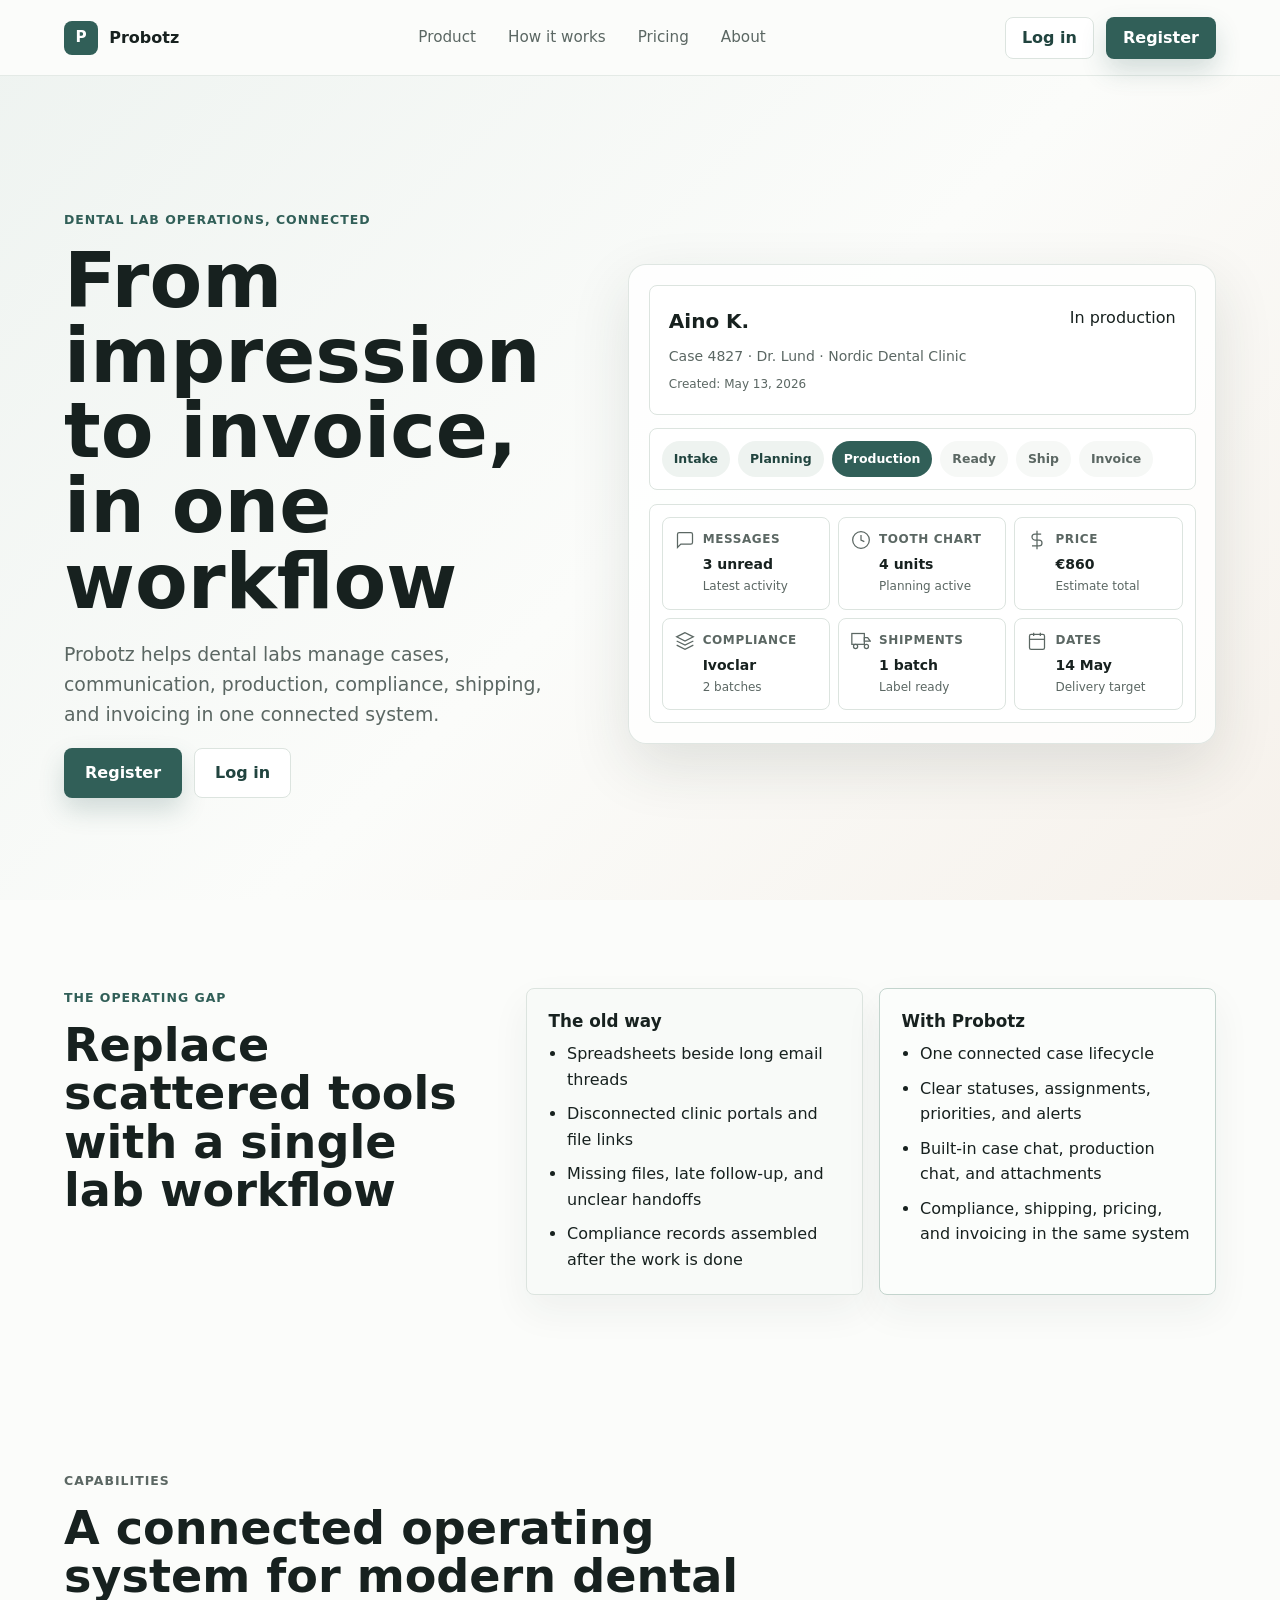
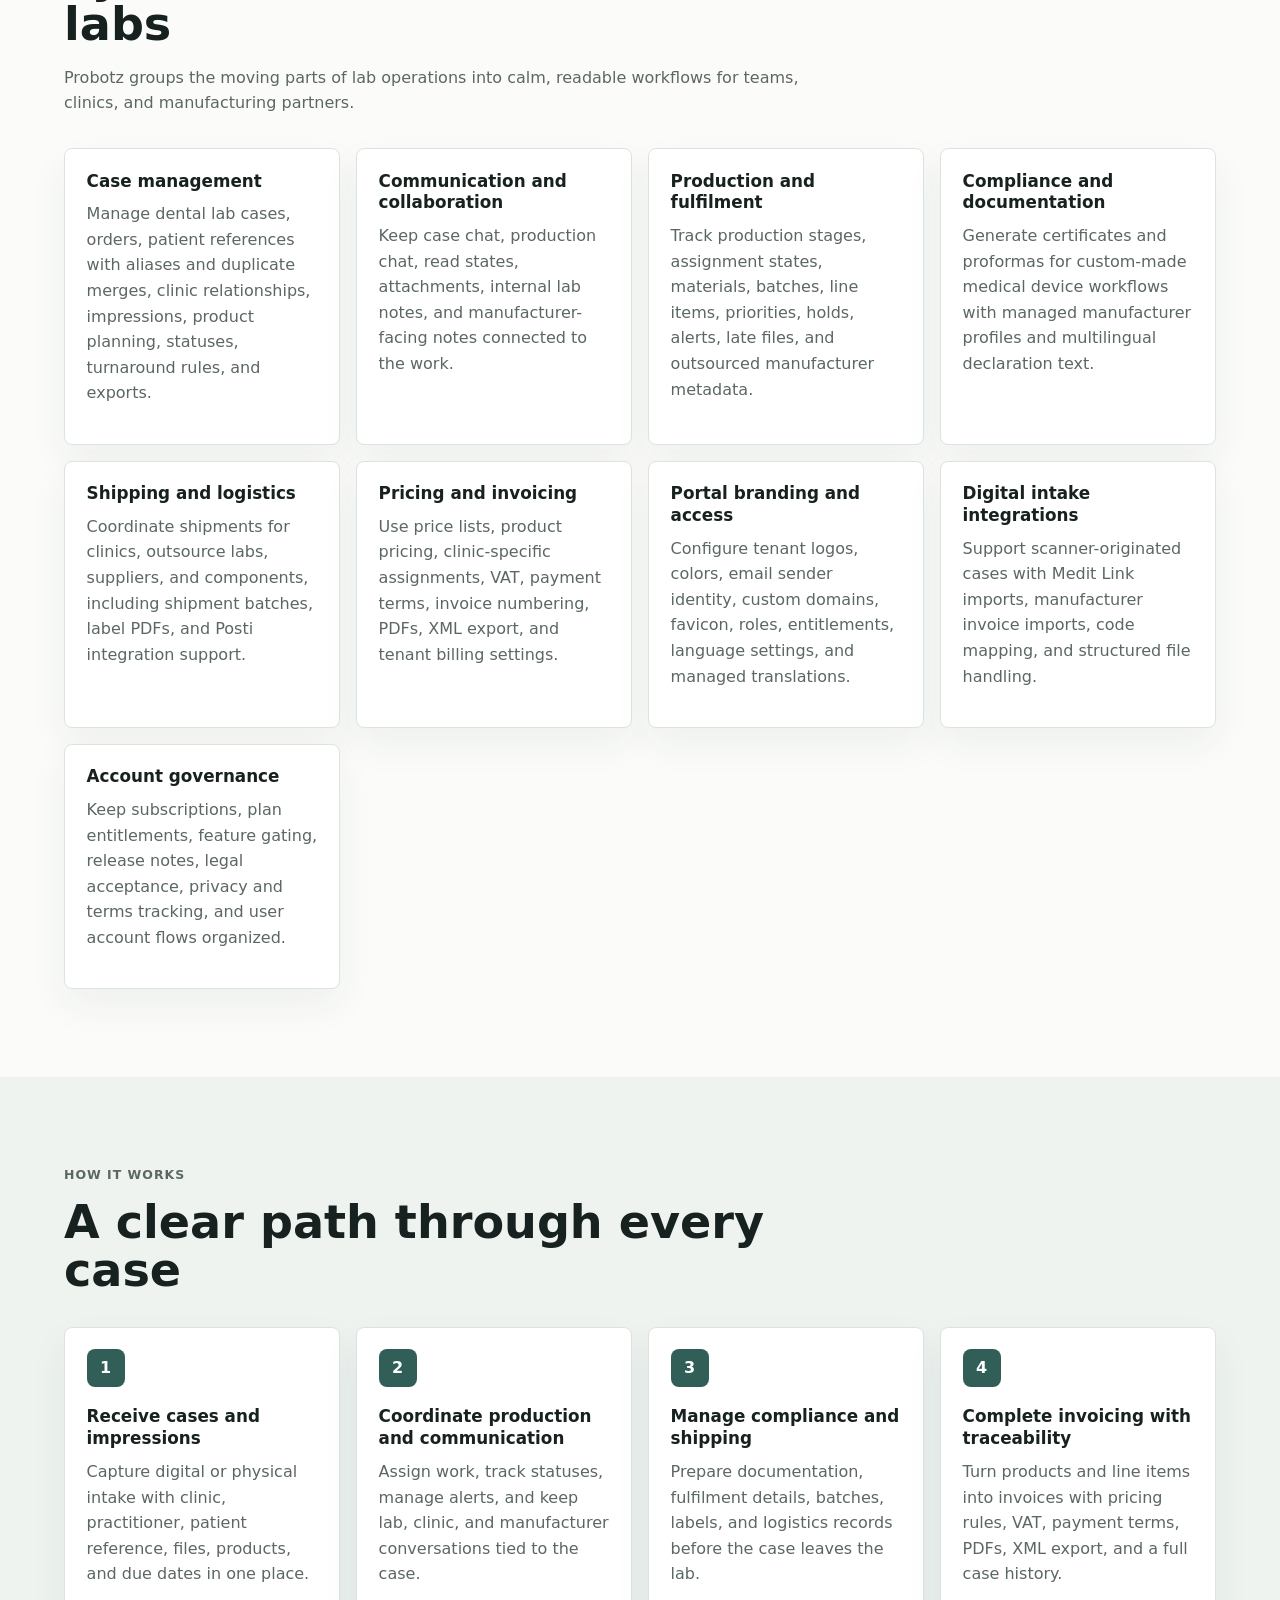
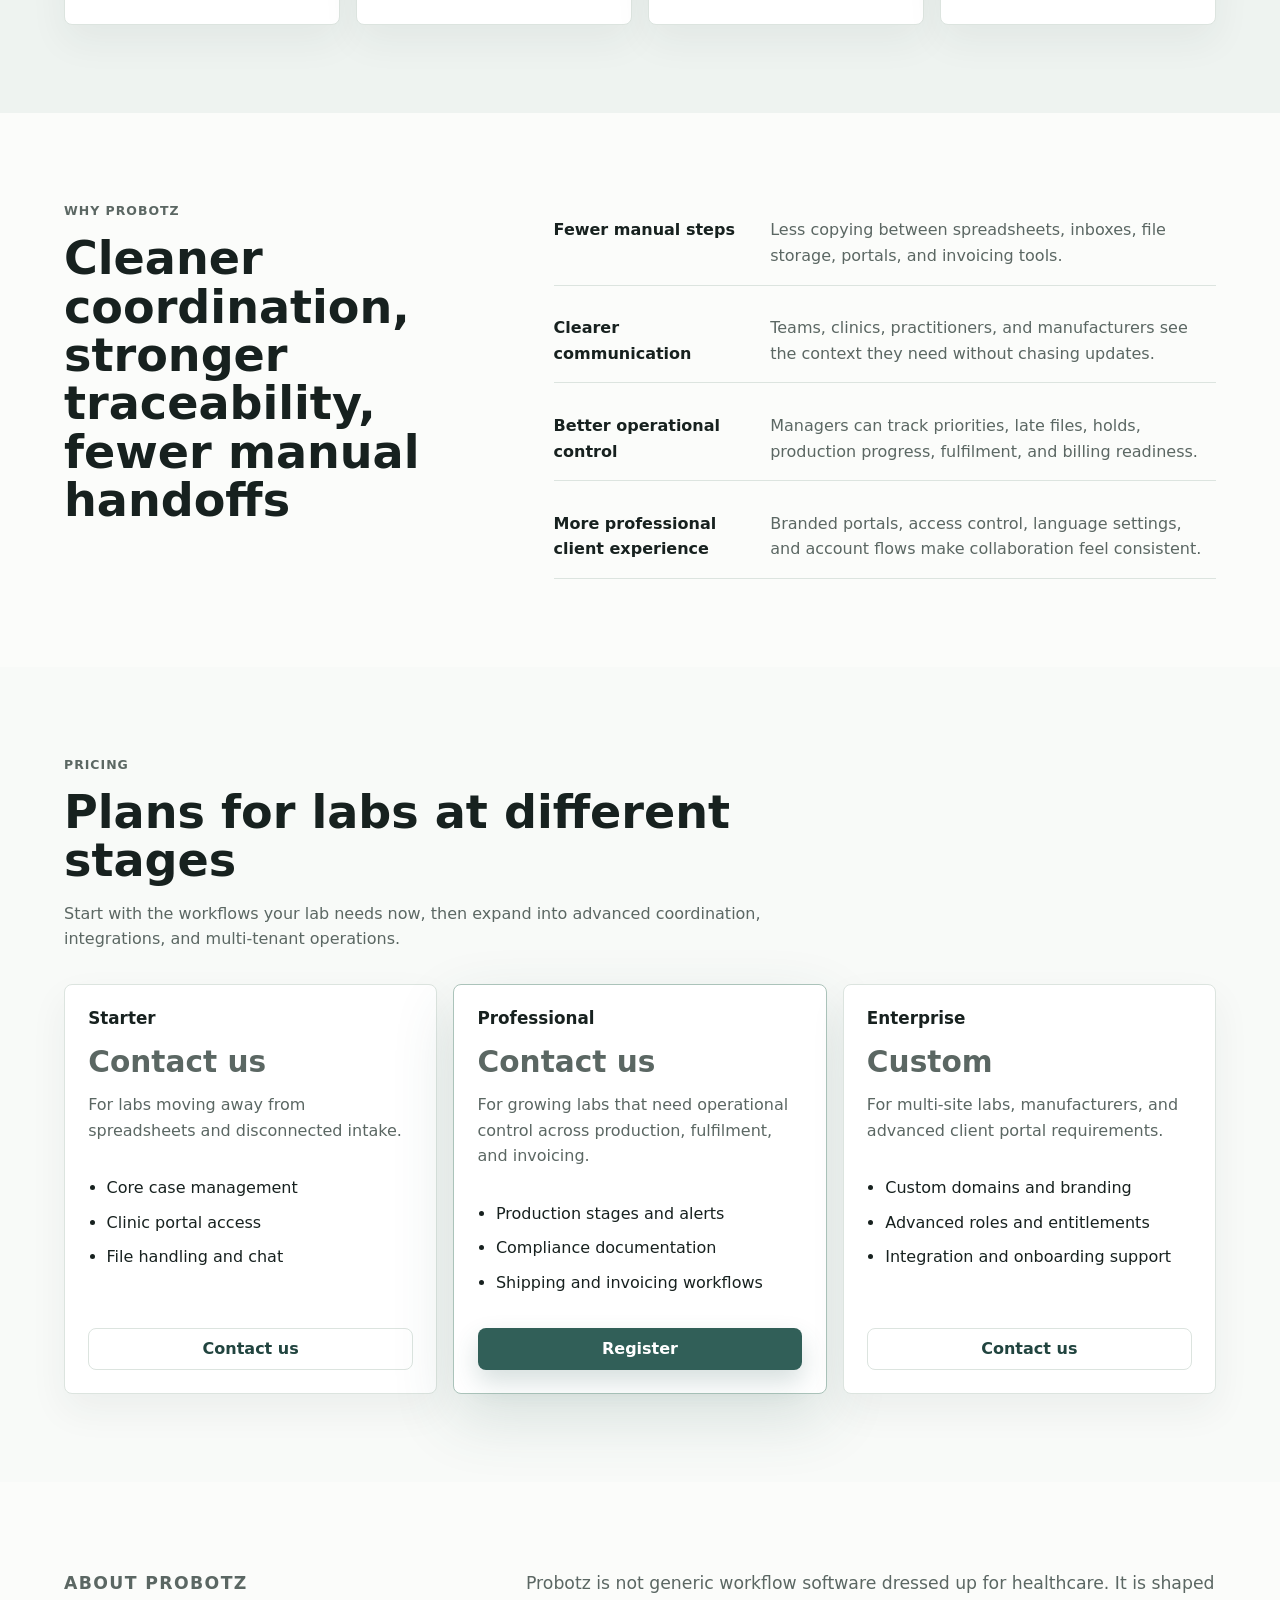
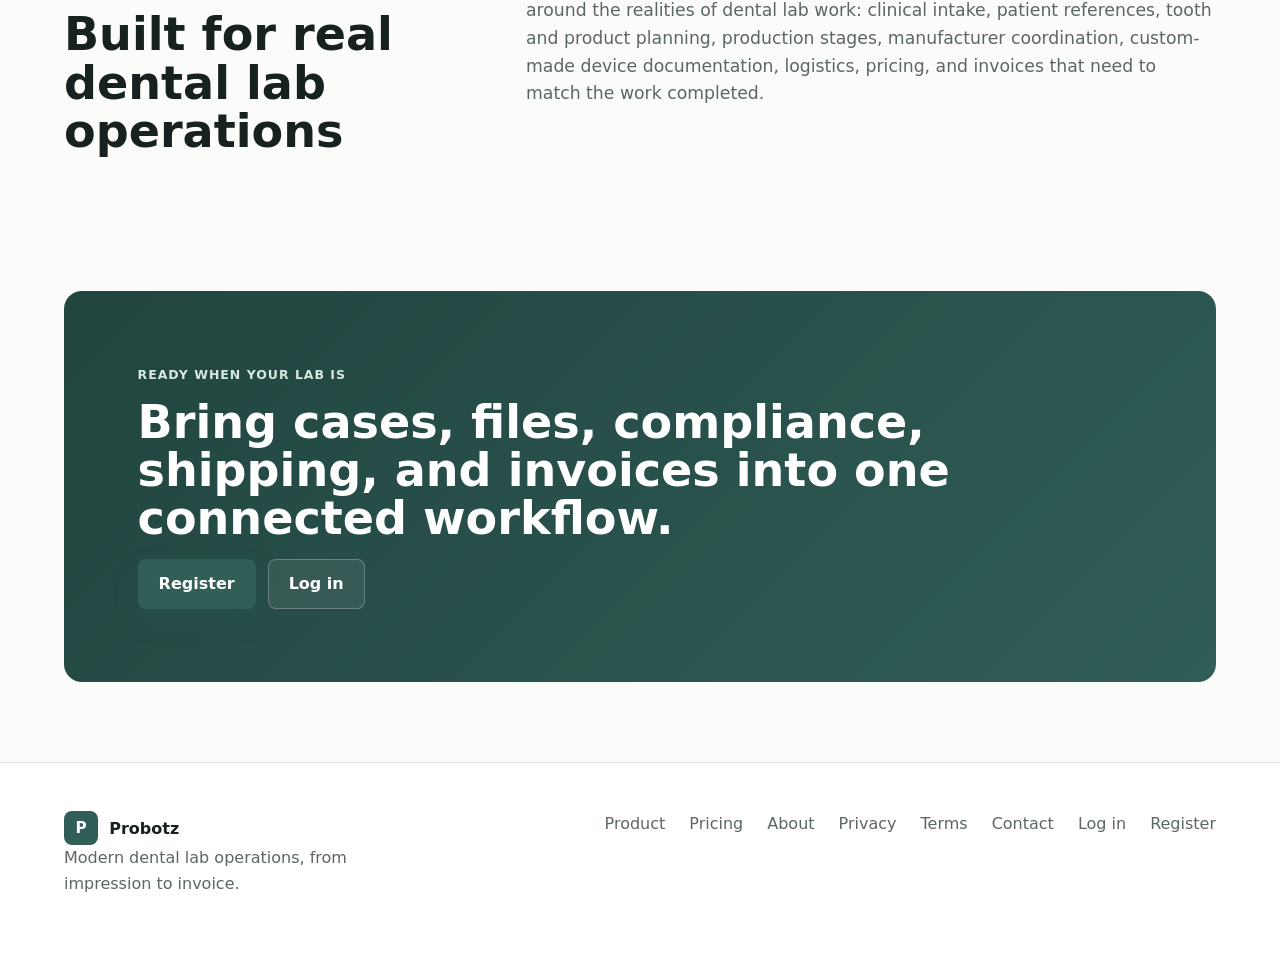
==== index.html @ 3f6787af "Initial website" ====
<!doctype html>
<html lang="en">
  <head>
    <meta charset="utf-8">
    <meta name="viewport" content="width=device-width, initial-scale=1">
    <meta name="description" content="Probotz is a modern dental lab operating platform for cases, files, communication, compliance, shipping, pricing, and invoicing.">
    <title>Probotz | Dental Lab Operating Platform</title>
    <link rel="stylesheet" href="styles.css">
  </head>
  <body>
    <header class="site-header">
      <a class="logo" href="index.html" aria-label="Probotz home">
        <span class="logo-mark">P</span>
        <span>Probotz</span>
      </a>
      <button class="nav-toggle" type="button" aria-expanded="false" aria-controls="site-nav">
        <span class="sr-only">Open navigation</span>
        <span></span>
        <span></span>
        <span></span>
      </button>
      <nav class="site-nav" id="site-nav">
        <a href="index.html#product">Product</a>
        <a href="index.html#workflow">How it works</a>
        <a href="pricing.html">Pricing</a>
        <a href="about.html">About</a>
      </nav>
      <div class="header-actions">
        <a class="button button-ghost" href="https://dental.probotz.eu/login">Log in</a>
        <a class="button button-primary" href="https://dental.probotz.eu/register">Register</a>
      </div>
    </header>

    <main>
      <section class="hero">
        <div class="hero-copy">
          <p class="eyebrow">Dental lab operations, connected</p>
          <h1>From impression to invoice, in one workflow</h1>
          <p class="hero-text">Probotz helps dental labs manage cases, communication, production, compliance, shipping, and invoicing in one connected system.</p>
          <div class="hero-actions">
            <a class="button button-primary button-large" href="https://dental.probotz.eu/register">Register</a>
            <a class="button button-secondary button-large" href="https://dental.probotz.eu/login">Log in</a>
          </div>
        </div>
        <div class="product-visual" aria-label="Product workflow preview">
          <!-- Case Header Card -->
          <div class="case-header-card">
            <div class="case-identity">
              <div class="patient-ref">Aino K.</div>
              <div class="case-meta">Case 4827 · Dr. Lund · Nordic Dental Clinic</div>
              <div class="created-label">Created: May 13, 2026</div>
            </div>
            <div class="case-controls">
              <div class="status-pill">In production</div>
            </div>
          </div>

          <!-- Workflow Strip -->
          <div class="workflow-strip">
            <span class="step done">Intake</span>
            <span class="step done">Planning</span>
            <span class="step active">Production</span>
            <span class="step">Ready</span>
            <span class="step">Ship</span>
            <span class="step">Invoice</span>
          </div>

          <!-- Summary Tiles Grid -->
          <div class="summary-tiles">
            <div class="summary-tile">
              <div class="tile-icon">
                <svg viewBox="0 0 24 24" fill="none" stroke="currentColor" stroke-width="1.5" class="tile-svg">
                  <path d="M21 15a2 2 0 0 1-2 2H7l-4 4V5a2 2 0 0 1 2-2h14a2 2 0 0 1 2 2z" />
                </svg>
              </div>
              <div class="tile-content">
                <div class="tile-title">Messages</div>
                <div class="tile-value">3 unread</div>
                <div class="tile-subtitle">Latest activity</div>
              </div>
            </div>
            <div class="summary-tile">
              <div class="tile-icon">
                <svg viewBox="0 0 24 24" fill="none" stroke="currentColor" stroke-width="1.5" class="tile-svg">
                  <circle cx="12" cy="12" r="10" />
                  <path d="M12 6v6l4 2" />
                </svg>
              </div>
              <div class="tile-content">
                <div class="tile-title">Tooth Chart</div>
                <div class="tile-value">4 units</div>
                <div class="tile-subtitle">Planning active</div>
              </div>
            </div>
            <div class="summary-tile">
              <div class="tile-icon">
                <svg viewBox="0 0 24 24" fill="none" stroke="currentColor" stroke-width="1.5" class="tile-svg">
                  <line x1="12" y1="1" x2="12" y2="23" />
                  <path d="M17 5H9.5a3.5 3.5 0 0 0 0 7h5a3.5 3.5 0 0 1 0 7H6" />
                </svg>
              </div>
              <div class="tile-content">
                <div class="tile-title">Price</div>
                <div class="tile-value">€860</div>
                <div class="tile-subtitle">Estimate total</div>
              </div>
            </div>
            <div class="summary-tile">
              <div class="tile-icon">
                <svg viewBox="0 0 24 24" fill="none" stroke="currentColor" stroke-width="1.5" class="tile-svg">
                  <path d="M12 2L2 7l10 5 10-5-10-5z" />
                  <path d="M2 17l10 5 10-5" />
                  <path d="M2 12l10 5 10-5" />
                </svg>
              </div>
              <div class="tile-content">
                <div class="tile-title">Compliance</div>
                <div class="tile-value">Ivoclar</div>
                <div class="tile-subtitle">2 batches</div>
              </div>
            </div>
            <div class="summary-tile">
              <div class="tile-icon">
                <svg viewBox="0 0 24 24" fill="none" stroke="currentColor" stroke-width="1.5" class="tile-svg">
                  <rect x="1" y="3" width="15" height="13" />
                  <polygon points="16,8 20,8 23,12 16,12" />
                  <circle cx="5.5" cy="18.5" r="2.5" />
                  <circle cx="18.5" cy="18.5" r="2.5" />
                </svg>
              </div>
              <div class="tile-content">
                <div class="tile-title">Shipments</div>
                <div class="tile-value">1 batch</div>
                <div class="tile-subtitle">Label ready</div>
              </div>
            </div>
            <div class="summary-tile">
              <div class="tile-icon">
                <svg viewBox="0 0 24 24" fill="none" stroke="currentColor" stroke-width="1.5" class="tile-svg">
                  <rect x="3" y="4" width="18" height="18" rx="2" ry="2" />
                  <line x1="16" y1="2" x2="16" y2="6" />
                  <line x1="8" y1="2" x2="8" y2="6" />
                  <line x1="3" y1="10" x2="21" y2="10" />
                </svg>
              </div>
              <div class="tile-content">
                <div class="tile-title">Dates</div>
                <div class="tile-value">14 May</div>
                <div class="tile-subtitle">Delivery target</div>
              </div>
            </div>
          </div>
        </div>
      </section>

      <section class="section split-section" id="product">
        <div>
          <p class="eyebrow">The operating gap</p>
          <h2>Replace scattered tools with a single lab workflow</h2>
        </div>
        <div class="compare-grid">
          <article class="compare-card muted-card">
            <h3>The old way</h3>
            <ul>
              <li>Spreadsheets beside long email threads</li>
              <li>Disconnected clinic portals and file links</li>
              <li>Missing files, late follow-up, and unclear handoffs</li>
              <li>Compliance records assembled after the work is done</li>
            </ul>
          </article>
          <article class="compare-card highlight-card">
            <h3>With Probotz</h3>
            <ul>
              <li>One connected case lifecycle</li>
              <li>Clear statuses, assignments, priorities, and alerts</li>
              <li>Built-in case chat, production chat, and attachments</li>
              <li>Compliance, shipping, pricing, and invoicing in the same system</li>
            </ul>
          </article>
        </div>
      </section>

      <section class="section">
        <div class="section-heading">
          <p class="eyebrow">Capabilities</p>
          <h2>A connected operating system for modern dental labs</h2>
          <p>Probotz groups the moving parts of lab operations into calm, readable workflows for teams, clinics, and manufacturing partners.</p>
        </div>
        <div class="feature-grid">
          <article class="feature-card">
            <h3>Case management</h3>
            <p>Manage dental lab cases, orders, patient references with aliases and duplicate merges, clinic relationships, impressions, product planning, statuses, turnaround rules, and exports.</p>
          </article>
          <article class="feature-card">
            <h3>Communication and collaboration</h3>
            <p>Keep case chat, production chat, read states, attachments, internal lab notes, and manufacturer-facing notes connected to the work.</p>
          </article>
          <article class="feature-card">
            <h3>Production and fulfilment</h3>
            <p>Track production stages, assignment states, materials, batches, line items, priorities, holds, alerts, late files, and outsourced manufacturer metadata.</p>
          </article>
          <article class="feature-card">
            <h3>Compliance and documentation</h3>
            <p>Generate certificates and proformas for custom-made medical device workflows with managed manufacturer profiles and multilingual declaration text.</p>
          </article>
          <article class="feature-card">
            <h3>Shipping and logistics</h3>
            <p>Coordinate shipments for clinics, outsource labs, suppliers, and components, including shipment batches, label PDFs, and Posti integration support.</p>
          </article>
          <article class="feature-card">
            <h3>Pricing and invoicing</h3>
            <p>Use price lists, product pricing, clinic-specific assignments, VAT, payment terms, invoice numbering, PDFs, XML export, and tenant billing settings.</p>
          </article>
          <article class="feature-card">
            <h3>Portal branding and access</h3>
            <p>Configure tenant logos, colors, email sender identity, custom domains, favicon, roles, entitlements, language settings, and managed translations.</p>
          </article>
          <article class="feature-card">
            <h3>Digital intake integrations</h3>
            <p>Support scanner-originated cases with Medit Link imports, manufacturer invoice imports, code mapping, and structured file handling.</p>
          </article>
          <article class="feature-card">
            <h3>Account governance</h3>
            <p>Keep subscriptions, plan entitlements, feature gating, release notes, legal acceptance, privacy and terms tracking, and user account flows organized.</p>
          </article>
        </div>
      </section>

      <section class="section process-section" id="workflow">
        <div class="section-heading">
          <p class="eyebrow">How it works</p>
          <h2>A clear path through every case</h2>
        </div>
        <div class="process-grid">
          <article>
            <span>1</span>
            <h3>Receive cases and impressions</h3>
            <p>Capture digital or physical intake with clinic, practitioner, patient reference, files, products, and due dates in one place.</p>
          </article>
          <article>
            <span>2</span>
            <h3>Coordinate production and communication</h3>
            <p>Assign work, track statuses, manage alerts, and keep lab, clinic, and manufacturer conversations tied to the case.</p>
          </article>
          <article>
            <span>3</span>
            <h3>Manage compliance and shipping</h3>
            <p>Prepare documentation, fulfilment details, batches, labels, and logistics records before the case leaves the lab.</p>
          </article>
          <article>
            <span>4</span>
            <h3>Complete invoicing with traceability</h3>
            <p>Turn products and line items into invoices with pricing rules, VAT, payment terms, PDFs, XML export, and a full case history.</p>
          </article>
        </div>
      </section>

      <section class="section outcomes-section">
        <div class="section-heading">
          <p class="eyebrow">Why Probotz</p>
          <h2>Cleaner coordination, stronger traceability, fewer manual handoffs</h2>
        </div>
        <div class="outcome-list">
          <div><strong>Fewer manual steps</strong><span>Less copying between spreadsheets, inboxes, file storage, portals, and invoicing tools.</span></div>
          <div><strong>Clearer communication</strong><span>Teams, clinics, practitioners, and manufacturers see the context they need without chasing updates.</span></div>
          <div><strong>Better operational control</strong><span>Managers can track priorities, late files, holds, production progress, fulfilment, and billing readiness.</span></div>
          <div><strong>More professional client experience</strong><span>Branded portals, access control, language settings, and account flows make collaboration feel consistent.</span></div>
        </div>
      </section>

      <section class="section pricing-preview" id="pricing">
        <div class="section-heading">
          <p class="eyebrow">Pricing</p>
          <h2>Plans for labs at different stages</h2>
          <p>Start with the workflows your lab needs now, then expand into advanced coordination, integrations, and multi-tenant operations.</p>
        </div>
        <div class="pricing-grid">
          <article class="price-card">
            <h3>Starter</h3>
            <p class="price">Contact us</p>
            <p>For labs moving away from spreadsheets and disconnected intake.</p>
            <ul>
              <li>Core case management</li>
              <li>Clinic portal access</li>
              <li>File handling and chat</li>
            </ul>
            <a class="button button-secondary" href="contact.html">Contact us</a>
          </article>
          <article class="price-card featured-price">
            <h3>Professional</h3>
            <p class="price">Contact us</p>
            <p>For growing labs that need operational control across production, fulfilment, and invoicing.</p>
            <ul>
              <li>Production stages and alerts</li>
              <li>Compliance documentation</li>
              <li>Shipping and invoicing workflows</li>
            </ul>
            <a class="button button-primary" href="https://dental.probotz.eu/register">Register</a>
          </article>
          <article class="price-card">
            <h3>Enterprise</h3>
            <p class="price">Custom</p>
            <p>For multi-site labs, manufacturers, and advanced client portal requirements.</p>
            <ul>
              <li>Custom domains and branding</li>
              <li>Advanced roles and entitlements</li>
              <li>Integration and onboarding support</li>
            </ul>
            <a class="button button-secondary" href="contact.html">Contact us</a>
          </article>
        </div>
      </section>

      <section class="section about-band" id="about">
        <div>
          <p class="eyebrow">About Probotz</p>
          <h2>Built for real dental lab operations</h2>
        </div>
        <p>Probotz is not generic workflow software dressed up for healthcare. It is shaped around the realities of dental lab work: clinical intake, patient references, tooth and product planning, production stages, manufacturer coordination, custom-made device documentation, logistics, pricing, and invoices that need to match the work completed.</p>
      </section>

      <section class="final-cta">
        <p class="eyebrow">Ready when your lab is</p>
        <h2>Bring cases, files, compliance, shipping, and invoices into one connected workflow.</h2>
        <div class="hero-actions">
          <a class="button button-primary button-large" href="https://dental.probotz.eu/register">Register</a>
          <a class="button button-secondary button-large" href="https://dental.probotz.eu/login">Log in</a>
        </div>
      </section>
    </main>

    <footer class="site-footer">
      <div>
        <a class="logo footer-logo" href="index.html">
          <span class="logo-mark">P</span>
          <span>Probotz</span>
        </a>
        <p>Modern dental lab operations, from impression to invoice.</p>
      </div>
      <nav>
        <a href="index.html#product">Product</a>
        <a href="pricing.html">Pricing</a>
        <a href="about.html">About</a>
        <a href="privacy.html">Privacy</a>
        <a href="terms.html">Terms</a>
        <a href="contact.html">Contact</a>
        <a href="https://dental.probotz.eu/login">Log in</a>
        <a href="https://dental.probotz.eu/register">Register</a>
      </nav>
    </footer>

    <script src="script.js"></script>
  </body>
</html>
---- styles.css ----
:root {
  --ink: #17211f;
  --muted: #5b6763;
  --soft: #eef3f0;
  --surface: #fbfcfa;
  --card: #ffffff;
  --line: #dce4df;
  --brand: #315f58;
  --brand-dark: #21443f;
  --accent: #b9845a;
  --accent-soft: #f1e6dc;
  --shadow: 0 22px 60px rgba(31, 50, 45, 0.12);
  --radius: 8px;
  font-family: Inter, ui-sans-serif, system-ui, -apple-system, BlinkMacSystemFont, "Segoe UI", sans-serif;
}

* {
  box-sizing: border-box;
}

html {
  scroll-behavior: smooth;
}

body {
  margin: 0;
  color: var(--ink);
  background: var(--surface);
  font-size: 16px;
  line-height: 1.6;
}

a {
  color: inherit;
  text-decoration: none;
}

ul {
  margin: 0;
  padding-left: 1.15rem;
}

li + li {
  margin-top: 0.55rem;
}

.sr-only {
  position: absolute;
  width: 1px;
  height: 1px;
  padding: 0;
  margin: -1px;
  overflow: hidden;
  clip: rect(0, 0, 0, 0);
  white-space: nowrap;
  border: 0;
}

.site-header {
  position: sticky;
  top: 0;
  z-index: 20;
  display: grid;
  grid-template-columns: auto 1fr auto;
  align-items: center;
  gap: 2rem;
  min-height: 76px;
  padding: 0 5vw;
  border-bottom: 1px solid rgba(220, 228, 223, 0.75);
  background: rgba(251, 252, 250, 0.88);
  backdrop-filter: blur(18px);
}

.logo {
  display: inline-flex;
  align-items: center;
  gap: 0.7rem;
  font-weight: 720;
  letter-spacing: 0;
}

.logo-mark {
  display: grid;
  width: 34px;
  height: 34px;
  place-items: center;
  border-radius: 8px;
  color: #fff;
  background: var(--brand);
  font-size: 0.95rem;
}

.site-nav {
  display: flex;
  justify-content: center;
  gap: 2rem;
  color: var(--muted);
  font-size: 0.95rem;
}

.site-nav a:hover,
.site-footer a:hover {
  color: var(--brand-dark);
}

.header-actions,
.hero-actions {
  display: flex;
  align-items: center;
  gap: 0.75rem;
  flex-wrap: wrap;
}

.button {
  display: inline-flex;
  align-items: center;
  justify-content: center;
  min-height: 42px;
  padding: 0.72rem 1rem;
  border: 1px solid transparent;
  border-radius: 8px;
  font-weight: 680;
  line-height: 1;
  transition: transform 160ms ease, background 160ms ease, border-color 160ms ease, box-shadow 160ms ease;
}

.button:hover {
  transform: translateY(-1px);
}

.button-primary {
  color: #fff;
  background: var(--brand);
  box-shadow: 0 12px 26px rgba(49, 95, 88, 0.2);
}

.button-primary:hover {
  background: var(--brand-dark);
}

.button-secondary,
.button-ghost {
  color: var(--brand-dark);
  background: #fff;
  border-color: var(--line);
}

.button-secondary:hover,
.button-ghost:hover {
  border-color: #b9c7c0;
  box-shadow: 0 12px 24px rgba(31, 50, 45, 0.08);
}

.button-large {
  min-height: 50px;
  padding: 0.9rem 1.25rem;
}

.nav-toggle {
  display: none;
}

.hero {
  display: grid;
  grid-template-columns: minmax(0, 0.92fr) minmax(420px, 1.08fr);
  gap: 5vw;
  align-items: center;
  padding: 7rem 5vw 5rem;
  min-height: calc(100vh - 76px);
  background:
    linear-gradient(135deg, rgba(238, 243, 240, 0.95), rgba(251, 252, 250, 0.5) 52%, rgba(241, 230, 220, 0.5)),
    var(--surface);
}

.eyebrow {
  margin: 0 0 0.8rem;
  color: var(--brand);
  font-size: 0.78rem;
  font-weight: 760;
  letter-spacing: 0.08em;
  text-transform: uppercase;
}

h1,
h2,
h3,
p {
  margin-top: 0;
}

h1 {
  max-width: 780px;
  margin-bottom: 1.25rem;
  font-size: clamp(3rem, 6vw, 5.8rem);
  line-height: 0.98;
  letter-spacing: 0;
}

h2 {
  margin-bottom: 1rem;
  font-size: clamp(2rem, 3.6vw, 3.45rem);
  line-height: 1.05;
  letter-spacing: 0;
}

h3 {
  margin-bottom: 0.55rem;
  font-size: 1.05rem;
  line-height: 1.3;
}

.hero-text {
  max-width: 620px;
  color: var(--muted);
  font-size: 1.18rem;
}

.product-visual {
  padding: 1.2rem;
  border: 1px solid rgba(220, 228, 223, 0.9);
  border-radius: 18px;
  background: rgba(255, 255, 255, 0.76);
  box-shadow: var(--shadow);
}

.case-header-card {
  display: grid;
  grid-template-columns: 1fr auto;
  gap: 1rem;
  padding: 1.2rem;
  background: #fff;
  border: 1px solid var(--line);
  border-radius: 8px;
  margin-bottom: 0.85rem;
}

.case-identity {
  display: flex;
  flex-direction: column;
  gap: 0.5rem;
}

.patient-ref {
  font-size: 1.25rem;
  font-weight: 700;
  color: var(--ink);
}

.case-meta {
  font-size: 0.875rem;
  color: var(--muted);
}

.created-label {
  font-size: 0.75rem;
  color: var(--muted);
}

.case-controls {
  display: flex;
  flex-direction: column;
  gap: 0.5rem;
  align-items: flex-end;
}

.workflow-strip {
  display: flex;
  gap: 0.5rem;
  margin: 0 0 0.85rem;
  padding: 0.75rem;
  background: #fff;
  border: 1px solid var(--line);
  border-radius: 8px;
  overflow-x: auto;
}

.step {
  flex-shrink: 0;
  padding: 0.5rem 0.75rem;
  border-radius: 999px;
  font-size: 0.78rem;
  font-weight: 600;
  text-align: center;
  white-space: nowrap;
  background: #f6f8f6;
  color: var(--muted);
}

.step.done {
  background: var(--soft);
  color: var(--brand-dark);
}

.step.active {
  background: var(--brand);
  color: #fff;
}

.summary-tiles {
  display: grid;
  grid-template-columns: repeat(3, 1fr);
  gap: 0.5rem;
  padding: 0.75rem;
  background: #fff;
  border: 1px solid var(--line);
  border-radius: 8px;
}

.summary-tile {
  display: flex;
  gap: 0.5rem;
  padding: 0.75rem;
  border: 1px solid var(--line);
  border-radius: 8px;
  background: #fff;
  transition: border-color 0.2s ease;
}

.summary-tile:hover {
  border-color: #b9c7c0;
}

.tile-icon {
  flex-shrink: 0;
  color: var(--muted);
}

.tile-svg {
  width: 1.25rem;
  height: 1.25rem;
}

.tile-content {
  flex: 1;
  min-width: 0;
}

.tile-title {
  font-size: 0.75rem;
  font-weight: 600;
  text-transform: uppercase;
  letter-spacing: 0.05em;
  color: var(--muted);
  margin-bottom: 0.25rem;
}

.tile-value {
  font-size: 0.875rem;
  font-weight: 600;
  color: var(--ink);
  margin-bottom: 0.125rem;
}

.tile-subtitle {
  font-size: 0.75rem;
  color: var(--muted);
}

.visual-grid p,
.feature-card p,
.price-card p,
.process-grid p,
.about-band p,
.section-heading p {
  color: var(--muted);
}

.section {
  padding: 5.5rem 5vw;
}

.section-heading {
  max-width: 780px;
  margin-bottom: 2rem;
}

.split-section {
  display: grid;
  grid-template-columns: minmax(0, 0.75fr) minmax(0, 1.25fr);
  gap: 3rem;
  align-items: start;
}

.compare-grid,
.pricing-grid {
  display: grid;
  grid-template-columns: repeat(2, minmax(0, 1fr));
  gap: 1rem;
}

.compare-card,
.feature-card,
.price-card,
.process-grid article {
  border: 1px solid var(--line);
  border-radius: var(--radius);
  background: var(--card);
  box-shadow: 0 16px 38px rgba(31, 50, 45, 0.06);
}

.compare-card {
  padding: 1.35rem;
}

.muted-card {
  background: #f8faf8;
}

.highlight-card {
  border-color: #c3d4cd;
  background: #fbfdfb;
}

.feature-grid {
  display: grid;
  grid-template-columns: repeat(4, minmax(0, 1fr));
  gap: 1rem;
}

.feature-card {
  min-height: 230px;
  padding: 1.35rem;
}

.process-section {
  background: #eef3f0;
}

.process-grid {
  display: grid;
  grid-template-columns: repeat(4, minmax(0, 1fr));
  gap: 1rem;
}

.process-grid article {
  padding: 1.35rem;
}

.process-grid span {
  display: grid;
  width: 38px;
  height: 38px;
  place-items: center;
  margin-bottom: 1.2rem;
  border-radius: 8px;
  color: #fff;
  background: var(--brand);
  font-weight: 800;
}

.outcomes-section {
  display: grid;
  grid-template-columns: minmax(0, 0.8fr) minmax(0, 1.2fr);
  gap: 3rem;
}

.outcome-list {
  display: grid;
  gap: 0.85rem;
}

.outcome-list div {
  display: grid;
  grid-template-columns: 0.45fr 1fr;
  gap: 1rem;
  padding: 1rem 0;
  border-bottom: 1px solid var(--line);
}

.outcome-list span {
  color: var(--muted);
}

.pricing-preview {
  background: #f8faf8;
}

.pricing-grid {
  grid-template-columns: repeat(3, minmax(0, 1fr));
}

.price-card {
  display: flex;
  min-height: 410px;
  flex-direction: column;
  padding: 1.45rem;
}

.price {
  margin-bottom: 0.4rem;
  color: var(--ink);
  font-size: 1.85rem;
  font-weight: 800;
}

.price-card ul {
  margin: 1rem 0 1.5rem;
}

.price-card .button {
  margin-top: auto;
}

.featured-price {
  border-color: #abc3ba;
  box-shadow: 0 24px 62px rgba(49, 95, 88, 0.16);
}

.about-band {
  display: grid;
  grid-template-columns: minmax(0, 0.75fr) minmax(0, 1.25fr);
  gap: 3rem;
  align-items: start;
}

.about-band p {
  font-size: 1.08rem;
}

.final-cta {
  margin: 2rem 5vw 5rem;
  padding: clamp(2.2rem, 6vw, 4.6rem);
  border-radius: 18px;
  color: #fff;
  background:
    linear-gradient(135deg, rgba(33, 68, 63, 0.98), rgba(49, 95, 88, 0.95)),
    var(--brand-dark);
}

.final-cta .eyebrow,
.final-cta p {
  color: #d7e7e1;
}

.final-cta h2 {
  max-width: 880px;
}

.final-cta .button-secondary {
  color: #fff;
  background: rgba(255, 255, 255, 0.08);
  border-color: rgba(255, 255, 255, 0.25);
}

.site-footer {
  display: grid;
  grid-template-columns: minmax(0, 0.8fr) minmax(0, 1.2fr);
  gap: 3rem;
  padding: 3rem 5vw;
  border-top: 1px solid var(--line);
  background: #fff;
}

.site-footer p {
  max-width: 340px;
  color: var(--muted);
}

.site-footer nav {
  display: flex;
  justify-content: flex-end;
  gap: 1rem 1.5rem;
  flex-wrap: wrap;
  color: var(--muted);
}

.subpage-hero {
  padding: 6rem 5vw 3rem;
  background: linear-gradient(135deg, var(--soft), #fff 70%);
}

.subpage-hero p {
  max-width: 740px;
  color: var(--muted);
  font-size: 1.15rem;
}

.content-page {
  max-width: 960px;
  margin: 0 auto;
  padding: 4rem 5vw 6rem;
}

.content-page h2 {
  font-size: 2rem;
}

.contact-panel {
  display: grid;
  grid-template-columns: minmax(0, 0.85fr) minmax(0, 1.15fr);
  gap: 2rem;
}

.contact-box {
  padding: 1.35rem;
  border: 1px solid var(--line);
  border-radius: var(--radius);
  background: #fff;
  box-shadow: 0 16px 38px rgba(31, 50, 45, 0.06);
}

@media (max-width: 1040px) {
  .hero,
  .split-section,
  .outcomes-section,
  .about-band,
  .contact-panel {
    grid-template-columns: 1fr;
  }

  .feature-grid,
  .process-grid {
    grid-template-columns: repeat(2, minmax(0, 1fr));
  }
}

@media (max-width: 820px) {
  .site-header {
    grid-template-columns: auto auto;
    gap: 1rem;
    min-height: 68px;
  }

  .nav-toggle {
    display: inline-flex;
    width: 42px;
    height: 42px;
    flex-direction: column;
    align-items: center;
    justify-content: center;
    gap: 5px;
    justify-self: end;
    border: 1px solid var(--line);
    border-radius: 8px;
    background: #fff;
  }

  .nav-toggle span:not(.sr-only) {
    width: 18px;
    height: 2px;
    background: var(--ink);
  }

  .site-nav,
  .header-actions {
    display: none;
  }

  .site-header.nav-open .site-nav,
  .site-header.nav-open .header-actions {
    display: flex;
    grid-column: 1 / -1;
    justify-content: flex-start;
  }

  .site-header.nav-open .site-nav {
    flex-direction: column;
    gap: 0.8rem;
    padding-top: 0.5rem;
  }

  .site-header.nav-open .header-actions {
    padding-bottom: 1rem;
  }

  .hero {
    grid-template-columns: 1fr;
    min-height: auto;
    padding-top: 4.5rem;
  }

  .product-visual {
    border-radius: 12px;
  }

  .case-header-card {
    grid-template-columns: 1fr;
    gap: 0.75rem;
  }

  .case-controls {
    align-items: flex-start;
  }

  .summary-tiles {
    grid-template-columns: repeat(2, 1fr);
  }

  .outcome-list div {
    grid-template-columns: 1fr;
    gap: 0.25rem;
  }

  .site-footer {
    grid-template-columns: 1fr;
  }

  .site-footer nav {
    justify-content: flex-start;
  }
}

@media (max-width: 560px) {
  .hero,
  .section,
  .subpage-hero,
  .content-page {
    padding-left: 1.1rem;
    padding-right: 1.1rem;
  }

  h1 {
    font-size: 3rem;
  }

  .feature-grid,
  .process-grid {
    grid-template-columns: 1fr;
  }

  .hero-actions,
  .header-actions {
    width: 100%;
  }

  .hero-actions .button,
  .header-actions .button {
    flex: 1 1 150px;
  }

  .visual-top {
    flex-direction: column;
  }

  .summary-tiles {
    grid-template-columns: 1fr;
  }

  .final-cta {
    margin-left: 1.1rem;
    margin-right: 1.1rem;
  }
}
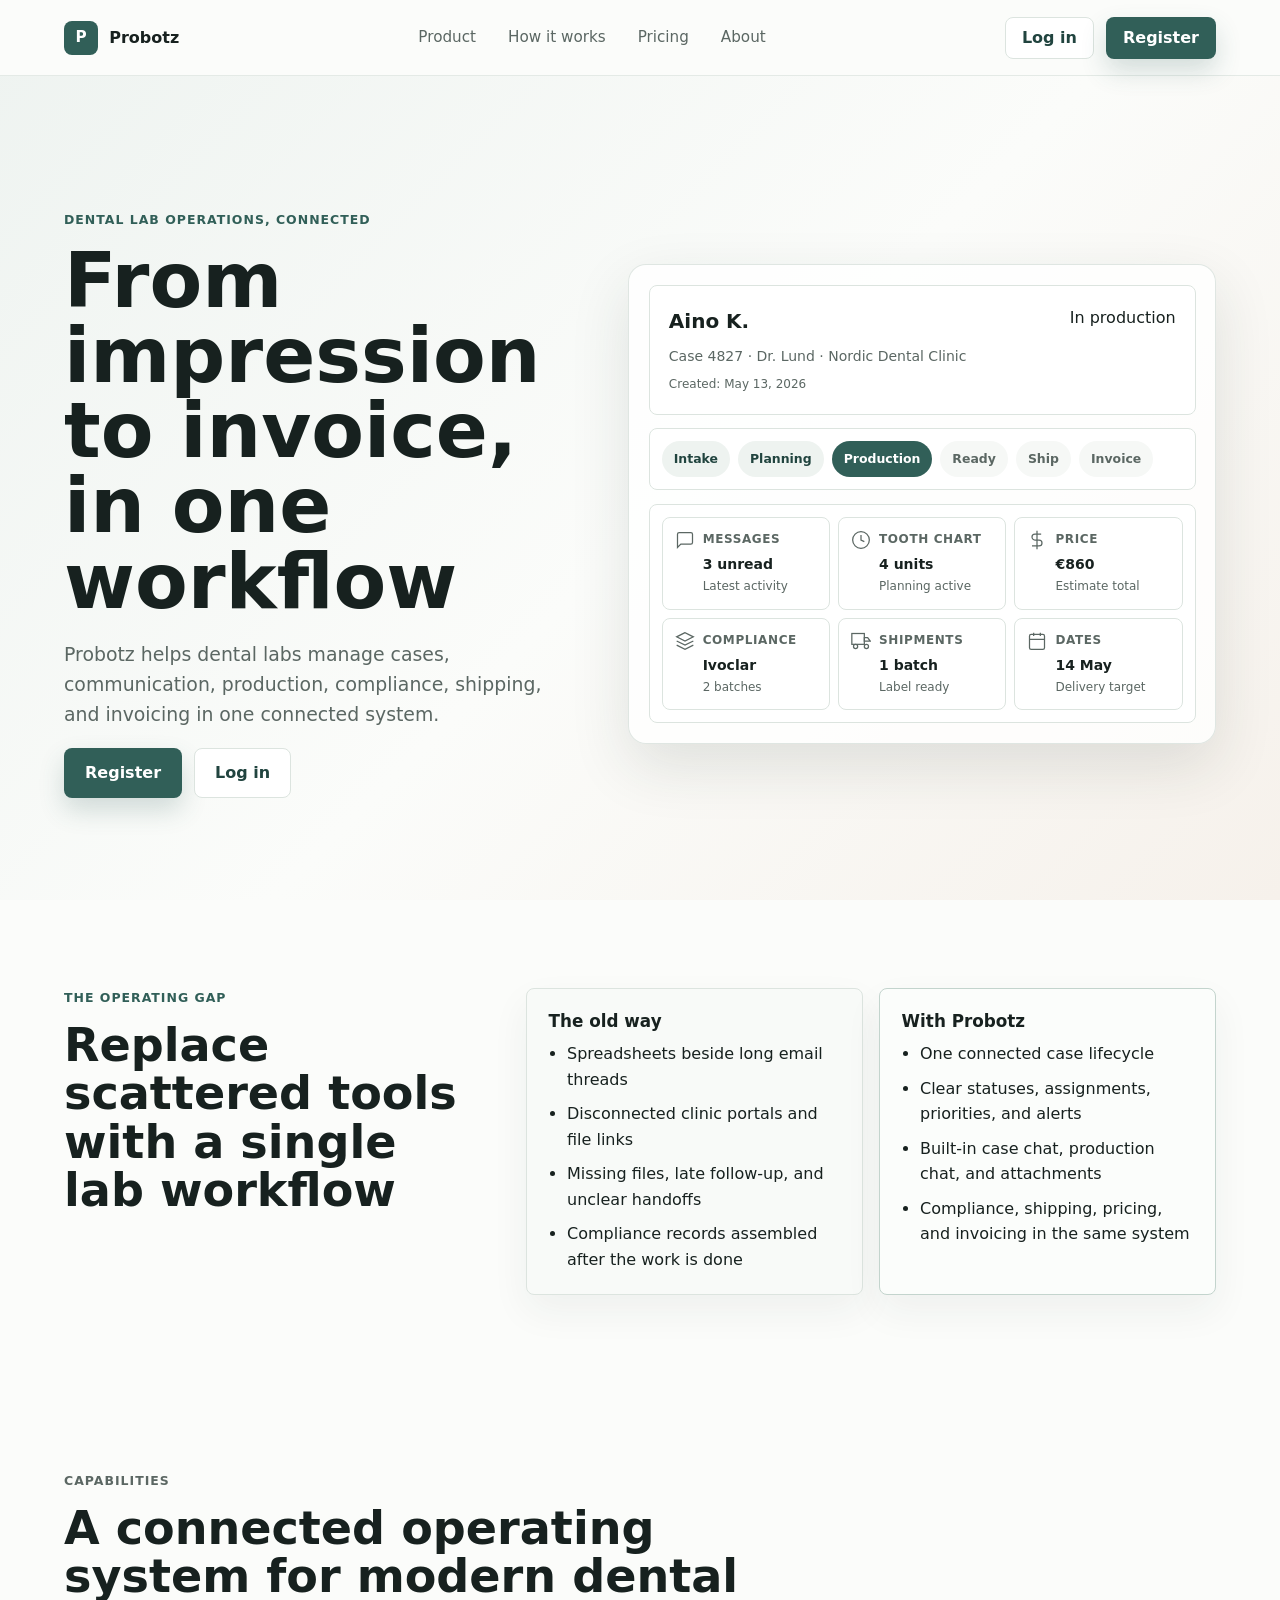
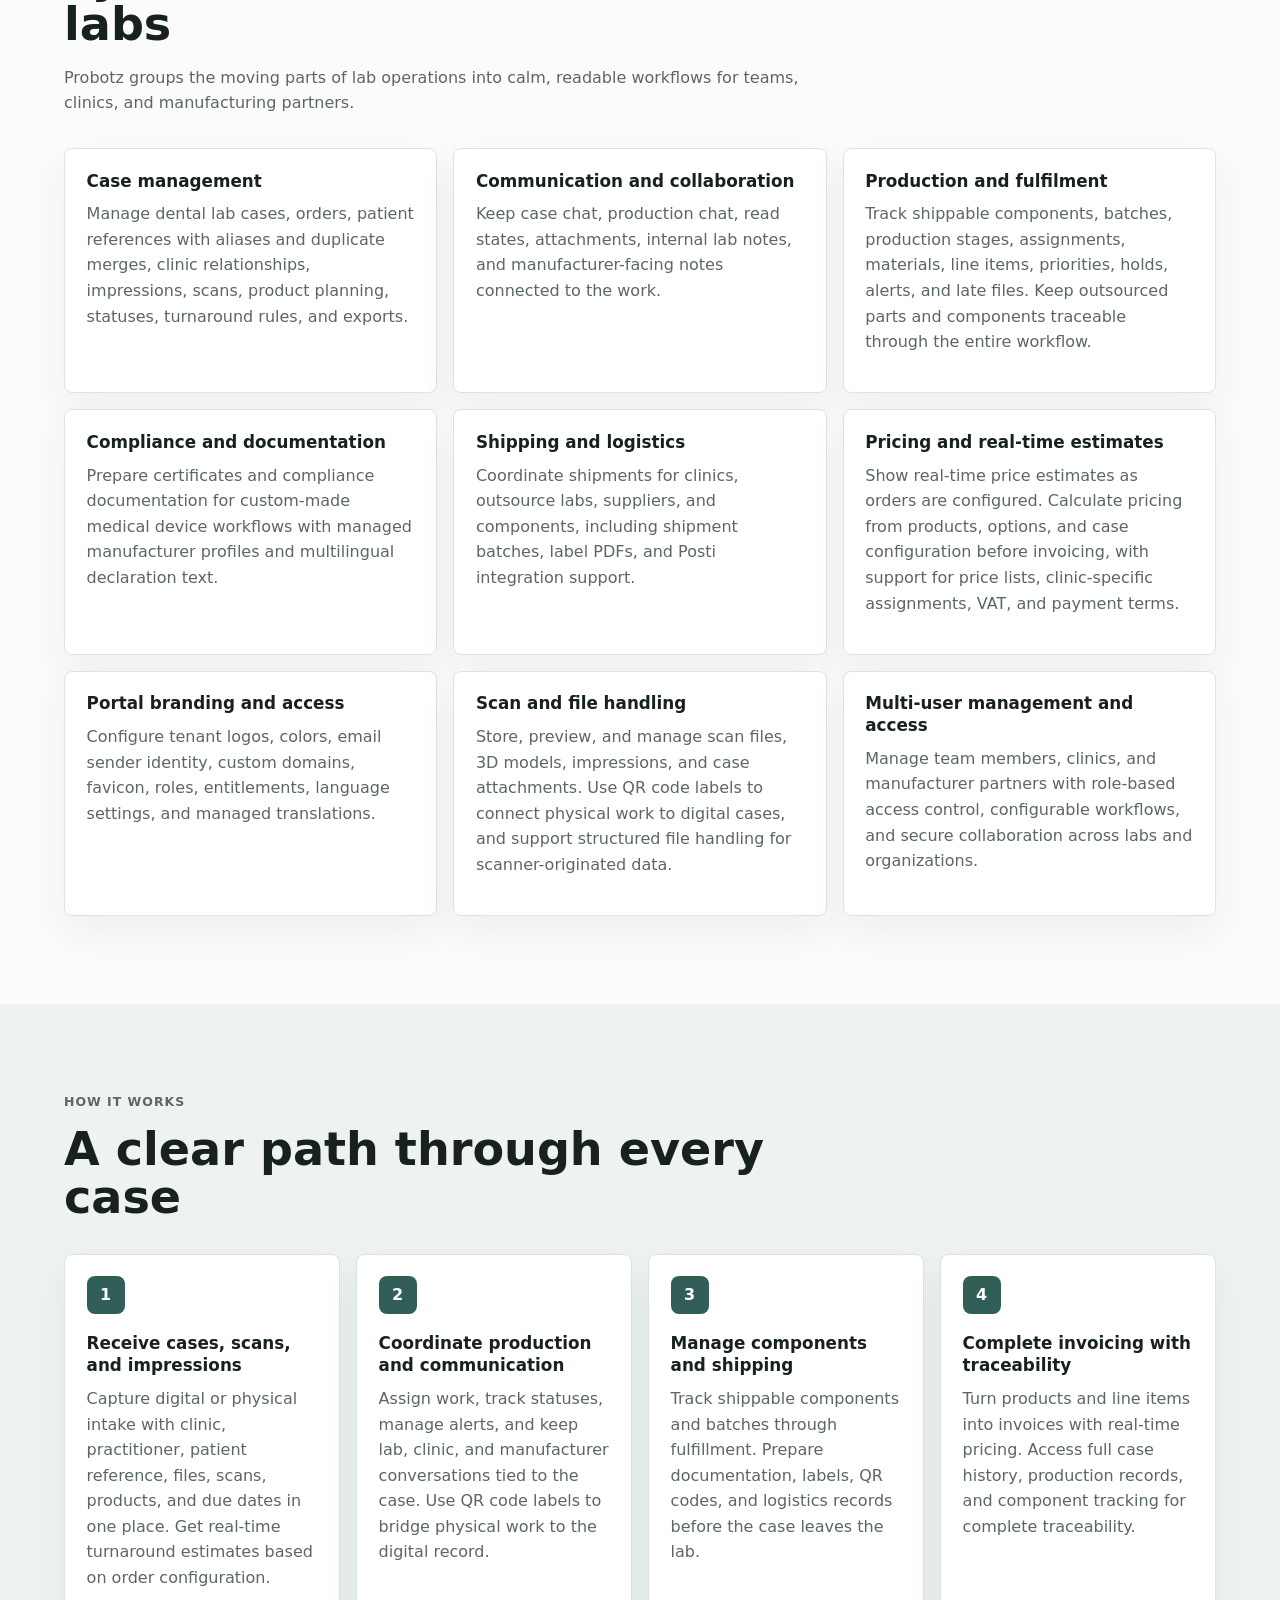
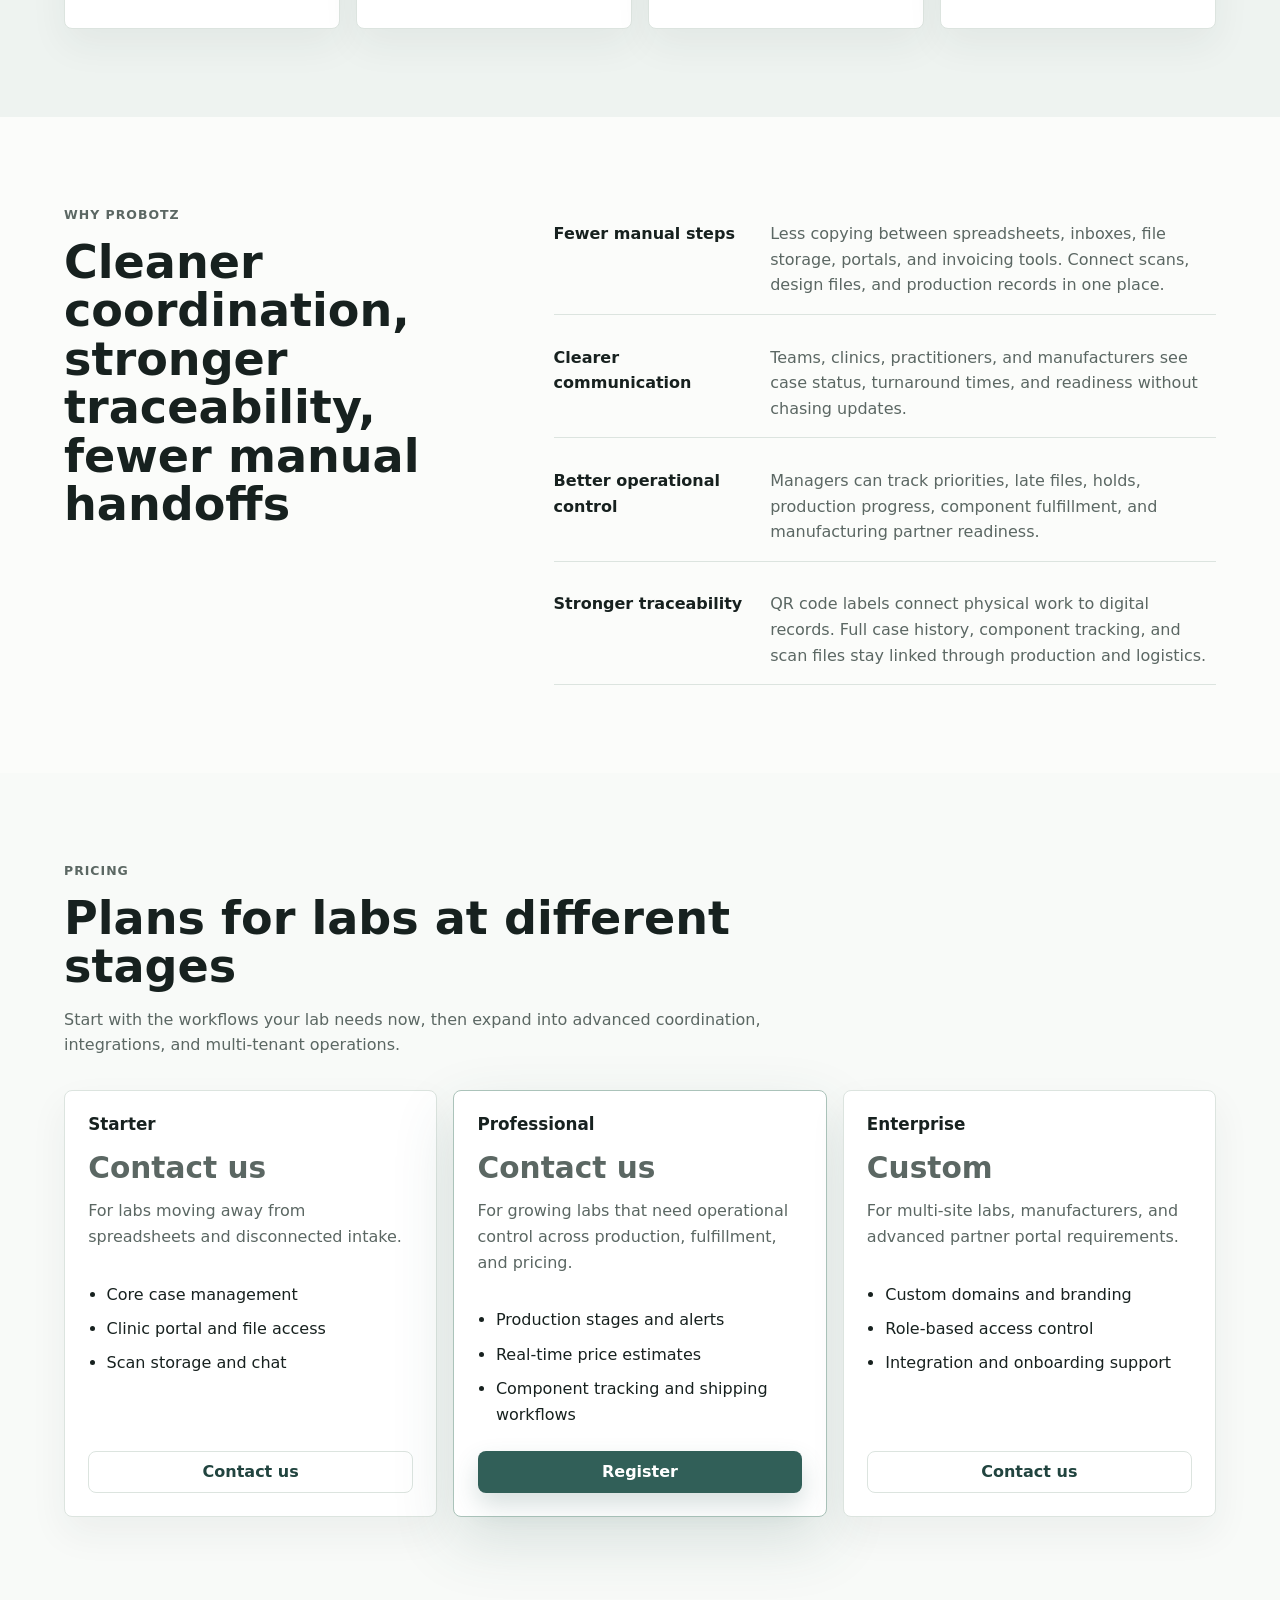
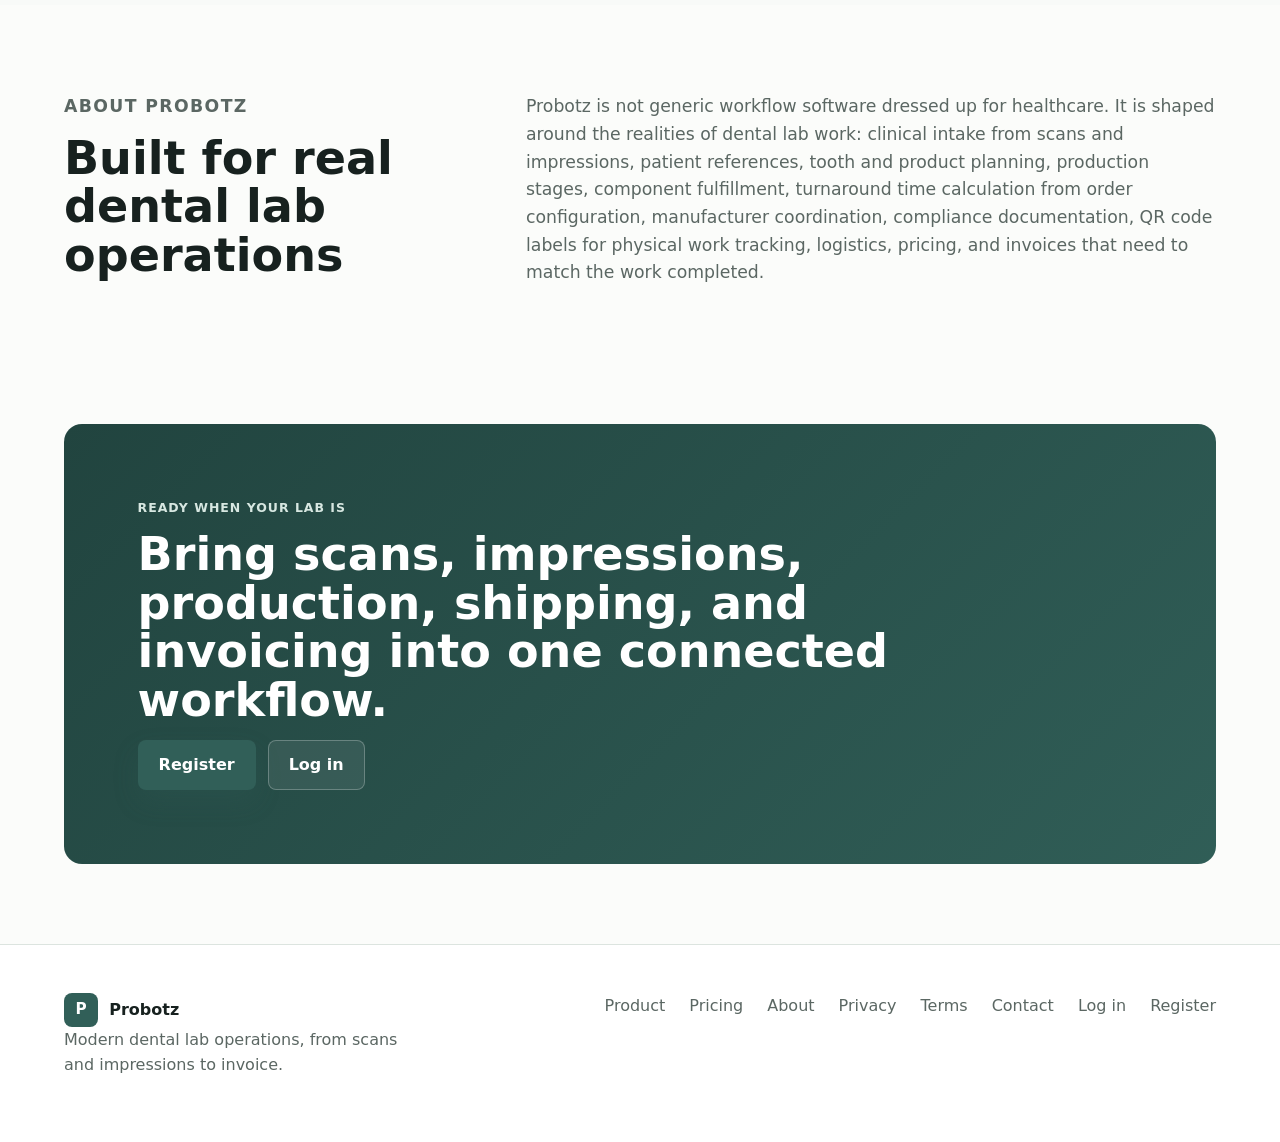
==== commit 4ec6eb89: "enhancement" ====
--- a/index.html
+++ b/index.html
@@ -189,7 +189,7 @@
         <div class="feature-grid">
           <article class="feature-card">
             <h3>Case management</h3>
-            <p>Manage dental lab cases, orders, patient references with aliases and duplicate merges, clinic relationships, impressions, product planning, statuses, turnaround rules, and exports.</p>
+            <p>Manage dental lab cases, orders, patient references with aliases and duplicate merges, clinic relationships, impressions, scans, product planning, statuses, turnaround rules, and exports.</p>
           </article>
           <article class="feature-card">
             <h3>Communication and collaboration</h3>
@@ -197,31 +197,31 @@
           </article>
           <article class="feature-card">
             <h3>Production and fulfilment</h3>
-            <p>Track production stages, assignment states, materials, batches, line items, priorities, holds, alerts, late files, and outsourced manufacturer metadata.</p>
+            <p>Track shippable components, batches, production stages, assignments, materials, line items, priorities, holds, alerts, and late files. Keep outsourced parts and components traceable through the entire workflow.</p>
           </article>
           <article class="feature-card">
             <h3>Compliance and documentation</h3>
-            <p>Generate certificates and proformas for custom-made medical device workflows with managed manufacturer profiles and multilingual declaration text.</p>
+            <p>Prepare certificates and compliance documentation for custom-made medical device workflows with managed manufacturer profiles and multilingual declaration text.</p>
           </article>
           <article class="feature-card">
             <h3>Shipping and logistics</h3>
             <p>Coordinate shipments for clinics, outsource labs, suppliers, and components, including shipment batches, label PDFs, and Posti integration support.</p>
           </article>
           <article class="feature-card">
-            <h3>Pricing and invoicing</h3>
-            <p>Use price lists, product pricing, clinic-specific assignments, VAT, payment terms, invoice numbering, PDFs, XML export, and tenant billing settings.</p>
+            <h3>Pricing and real-time estimates</h3>
+            <p>Show real-time price estimates as orders are configured. Calculate pricing from products, options, and case configuration before invoicing, with support for price lists, clinic-specific assignments, VAT, and payment terms.</p>
           </article>
           <article class="feature-card">
             <h3>Portal branding and access</h3>
             <p>Configure tenant logos, colors, email sender identity, custom domains, favicon, roles, entitlements, language settings, and managed translations.</p>
           </article>
           <article class="feature-card">
-            <h3>Digital intake integrations</h3>
-            <p>Support scanner-originated cases with Medit Link imports, manufacturer invoice imports, code mapping, and structured file handling.</p>
-          </article>
-          <article class="feature-card">
-            <h3>Account governance</h3>
-            <p>Keep subscriptions, plan entitlements, feature gating, release notes, legal acceptance, privacy and terms tracking, and user account flows organized.</p>
+            <h3>Scan and file handling</h3>
+            <p>Store, preview, and manage scan files, 3D models, impressions, and case attachments. Use QR code labels to connect physical work to digital cases, and support structured file handling for scanner-originated data.</p>
+          </article>
+          <article class="feature-card">
+            <h3>Multi-user management and access</h3>
+            <p>Manage team members, clinics, and manufacturer partners with role-based access control, configurable workflows, and secure collaboration across labs and organizations.</p>
           </article>
         </div>
       </section>
@@ -234,23 +234,23 @@
         <div class="process-grid">
           <article>
             <span>1</span>
-            <h3>Receive cases and impressions</h3>
-            <p>Capture digital or physical intake with clinic, practitioner, patient reference, files, products, and due dates in one place.</p>
+            <h3>Receive cases, scans, and impressions</h3>
+            <p>Capture digital or physical intake with clinic, practitioner, patient reference, files, scans, products, and due dates in one place. Get real-time turnaround estimates based on order configuration.</p>
           </article>
           <article>
             <span>2</span>
             <h3>Coordinate production and communication</h3>
-            <p>Assign work, track statuses, manage alerts, and keep lab, clinic, and manufacturer conversations tied to the case.</p>
+            <p>Assign work, track statuses, manage alerts, and keep lab, clinic, and manufacturer conversations tied to the case. Use QR code labels to bridge physical work to the digital record.</p>
           </article>
           <article>
             <span>3</span>
-            <h3>Manage compliance and shipping</h3>
-            <p>Prepare documentation, fulfilment details, batches, labels, and logistics records before the case leaves the lab.</p>
+            <h3>Manage components and shipping</h3>
+            <p>Track shippable components and batches through fulfillment. Prepare documentation, labels, QR codes, and logistics records before the case leaves the lab.</p>
           </article>
           <article>
             <span>4</span>
             <h3>Complete invoicing with traceability</h3>
-            <p>Turn products and line items into invoices with pricing rules, VAT, payment terms, PDFs, XML export, and a full case history.</p>
+            <p>Turn products and line items into invoices with real-time pricing. Access full case history, production records, and component tracking for complete traceability.</p>
           </article>
         </div>
       </section>
@@ -261,10 +261,10 @@
           <h2>Cleaner coordination, stronger traceability, fewer manual handoffs</h2>
         </div>
         <div class="outcome-list">
-          <div><strong>Fewer manual steps</strong><span>Less copying between spreadsheets, inboxes, file storage, portals, and invoicing tools.</span></div>
-          <div><strong>Clearer communication</strong><span>Teams, clinics, practitioners, and manufacturers see the context they need without chasing updates.</span></div>
-          <div><strong>Better operational control</strong><span>Managers can track priorities, late files, holds, production progress, fulfilment, and billing readiness.</span></div>
-          <div><strong>More professional client experience</strong><span>Branded portals, access control, language settings, and account flows make collaboration feel consistent.</span></div>
+          <div><strong>Fewer manual steps</strong><span>Less copying between spreadsheets, inboxes, file storage, portals, and invoicing tools. Connect scans, design files, and production records in one place.</span></div>
+          <div><strong>Clearer communication</strong><span>Teams, clinics, practitioners, and manufacturers see case status, turnaround times, and readiness without chasing updates.</span></div>
+          <div><strong>Better operational control</strong><span>Managers can track priorities, late files, holds, production progress, component fulfillment, and manufacturing partner readiness.</span></div>
+          <div><strong>Stronger traceability</strong><span>QR code labels connect physical work to digital records. Full case history, component tracking, and scan files stay linked through production and logistics.</span></div>
         </div>
       </section>
 
@@ -281,29 +281,29 @@
             <p>For labs moving away from spreadsheets and disconnected intake.</p>
             <ul>
               <li>Core case management</li>
-              <li>Clinic portal access</li>
-              <li>File handling and chat</li>
+              <li>Clinic portal and file access</li>
+              <li>Scan storage and chat</li>
             </ul>
             <a class="button button-secondary" href="contact.html">Contact us</a>
           </article>
           <article class="price-card featured-price">
             <h3>Professional</h3>
             <p class="price">Contact us</p>
-            <p>For growing labs that need operational control across production, fulfilment, and invoicing.</p>
+            <p>For growing labs that need operational control across production, fulfillment, and pricing.</p>
             <ul>
               <li>Production stages and alerts</li>
-              <li>Compliance documentation</li>
-              <li>Shipping and invoicing workflows</li>
+              <li>Real-time price estimates</li>
+              <li>Component tracking and shipping workflows</li>
             </ul>
             <a class="button button-primary" href="https://dental.probotz.eu/register">Register</a>
           </article>
           <article class="price-card">
             <h3>Enterprise</h3>
             <p class="price">Custom</p>
-            <p>For multi-site labs, manufacturers, and advanced client portal requirements.</p>
+            <p>For multi-site labs, manufacturers, and advanced partner portal requirements.</p>
             <ul>
               <li>Custom domains and branding</li>
-              <li>Advanced roles and entitlements</li>
+              <li>Role-based access control</li>
               <li>Integration and onboarding support</li>
             </ul>
             <a class="button button-secondary" href="contact.html">Contact us</a>
@@ -316,12 +316,12 @@
           <p class="eyebrow">About Probotz</p>
           <h2>Built for real dental lab operations</h2>
         </div>
-        <p>Probotz is not generic workflow software dressed up for healthcare. It is shaped around the realities of dental lab work: clinical intake, patient references, tooth and product planning, production stages, manufacturer coordination, custom-made device documentation, logistics, pricing, and invoices that need to match the work completed.</p>
+        <p>Probotz is not generic workflow software dressed up for healthcare. It is shaped around the realities of dental lab work: clinical intake from scans and impressions, patient references, tooth and product planning, production stages, component fulfillment, turnaround time calculation from order configuration, manufacturer coordination, compliance documentation, QR code labels for physical work tracking, logistics, pricing, and invoices that need to match the work completed.</p>
       </section>
 
       <section class="final-cta">
         <p class="eyebrow">Ready when your lab is</p>
-        <h2>Bring cases, files, compliance, shipping, and invoices into one connected workflow.</h2>
+        <h2>Bring scans, impressions, production, shipping, and invoicing into one connected workflow.</h2>
         <div class="hero-actions">
           <a class="button button-primary button-large" href="https://dental.probotz.eu/register">Register</a>
           <a class="button button-secondary button-large" href="https://dental.probotz.eu/login">Log in</a>
@@ -335,7 +335,7 @@
           <span class="logo-mark">P</span>
           <span>Probotz</span>
         </a>
-        <p>Modern dental lab operations, from impression to invoice.</p>
+        <p>Modern dental lab operations, from scans and impressions to invoice.</p>
       </div>
       <nav>
         <a href="index.html#product">Product</a>
--- a/styles.css
+++ b/styles.css
@@ -122,6 +122,8 @@
   font-weight: 680;
   line-height: 1;
   transition: transform 160ms ease, background 160ms ease, border-color 160ms ease, box-shadow 160ms ease;
+  white-space: nowrap;
+  overflow-wrap: break-word;
 }
 
 .button:hover {
@@ -162,7 +164,7 @@
 
 .hero {
   display: grid;
-  grid-template-columns: minmax(0, 0.92fr) minmax(420px, 1.08fr);
+  grid-template-columns: minmax(0, 0.92fr) minmax(0, 1.08fr);
   gap: 5vw;
   align-items: center;
   padding: 7rem 5vw 5rem;
@@ -191,9 +193,11 @@
 h1 {
   max-width: 780px;
   margin-bottom: 1.25rem;
-  font-size: clamp(3rem, 6vw, 5.8rem);
+  font-size: clamp(2rem, 6vw, 5.8rem);
   line-height: 0.98;
   letter-spacing: 0;
+  word-wrap: break-word;
+  overflow-wrap: break-word;
 }
 
 h2 {
@@ -213,6 +217,7 @@
   max-width: 620px;
   color: var(--muted);
   font-size: 1.18rem;
+  overflow-wrap: break-word;
 }
 
 .product-visual {
@@ -221,6 +226,8 @@
   border-radius: 18px;
   background: rgba(255, 255, 255, 0.76);
   box-shadow: var(--shadow);
+  max-width: 100%;
+  overflow: hidden;
 }
 
 .case-header-card {
@@ -272,6 +279,7 @@
   border: 1px solid var(--line);
   border-radius: 8px;
   overflow-x: auto;
+  -webkit-overflow-scrolling: touch;
 }
 
 .step {
@@ -304,6 +312,7 @@
   background: #fff;
   border: 1px solid var(--line);
   border-radius: 8px;
+  overflow: hidden;
 }
 
 .summary-tile {
@@ -314,6 +323,7 @@
   border-radius: 8px;
   background: #fff;
   transition: border-color 0.2s ease;
+  min-width: 0;
 }
 
 .summary-tile:hover {
@@ -333,6 +343,7 @@
 .tile-content {
   flex: 1;
   min-width: 0;
+  overflow-wrap: break-word;
 }
 
 .tile-title {
@@ -381,10 +392,15 @@
   align-items: start;
 }
 
-.compare-grid,
+.compare-grid {
+  display: grid;
+  grid-template-columns: repeat(2, minmax(0, 1fr));
+  gap: 1rem;
+}
+
 .pricing-grid {
   display: grid;
-  grid-template-columns: repeat(2, minmax(0, 1fr));
+  grid-template-columns: repeat(3, minmax(0, 1fr));
   gap: 1rem;
 }
 
@@ -413,7 +429,7 @@
 
 .feature-grid {
   display: grid;
-  grid-template-columns: repeat(4, minmax(0, 1fr));
+  grid-template-columns: repeat(auto-fit, minmax(280px, 1fr));
   gap: 1rem;
 }
 
@@ -428,7 +444,7 @@
 
 .process-grid {
   display: grid;
-  grid-template-columns: repeat(4, minmax(0, 1fr));
+  grid-template-columns: repeat(auto-fit, minmax(240px, 1fr));
   gap: 1rem;
 }
 
@@ -667,10 +683,18 @@
     grid-template-columns: 1fr;
     min-height: auto;
     padding-top: 4.5rem;
+    padding-left: 1.1rem;
+    padding-right: 1.1rem;
+    gap: 1.5rem;
+  }
+
+  .hero-copy {
+    width: 100%;
   }
 
   .product-visual {
     border-radius: 12px;
+    width: 100%;
   }
 
   .case-header-card {
@@ -684,6 +708,14 @@
 
   .summary-tiles {
     grid-template-columns: repeat(2, 1fr);
+  }
+
+  .pricing-grid {
+    grid-template-columns: 1fr;
+  }
+
+  .feature-grid {
+    grid-template-columns: repeat(2, minmax(0, 1fr));
   }
 
   .outcome-list div {
@@ -710,7 +742,15 @@
   }
 
   h1 {
-    font-size: 3rem;
+    font-size: clamp(1.75rem, 5vw, 3rem);
+  }
+
+  h2 {
+    font-size: clamp(1.5rem, 4vw, 2.5rem);
+  }
+
+  .hero-text {
+    font-size: 1rem;
   }
 
   .feature-grid,
@@ -725,15 +765,58 @@
 
   .hero-actions .button,
   .header-actions .button {
-    flex: 1 1 150px;
-  }
-
-  .visual-top {
-    flex-direction: column;
+    flex: 1 1 100%;
+    min-width: 100%;
+  }
+
+  .compare-grid {
+    grid-template-columns: 1fr;
   }
 
   .summary-tiles {
     grid-template-columns: 1fr;
+  }
+
+  .summary-tile {
+    padding: 0.6rem;
+  }
+
+  .tile-title {
+    font-size: 0.7rem;
+  }
+
+  .tile-value {
+    font-size: 0.8rem;
+  }
+
+  .tile-subtitle {
+    font-size: 0.7rem;
+  }
+
+  .step {
+    padding: 0.4rem 0.6rem;
+    font-size: 0.7rem;
+  }
+
+  .product-visual {
+    padding: 0.8rem;
+  }
+
+  .case-header-card {
+    padding: 0.8rem;
+    gap: 0.5rem;
+  }
+
+  .patient-ref {
+    font-size: 1.1rem;
+  }
+
+  .case-meta {
+    font-size: 0.8rem;
+  }
+
+  .created-label {
+    font-size: 0.7rem;
   }
 
   .final-cta {
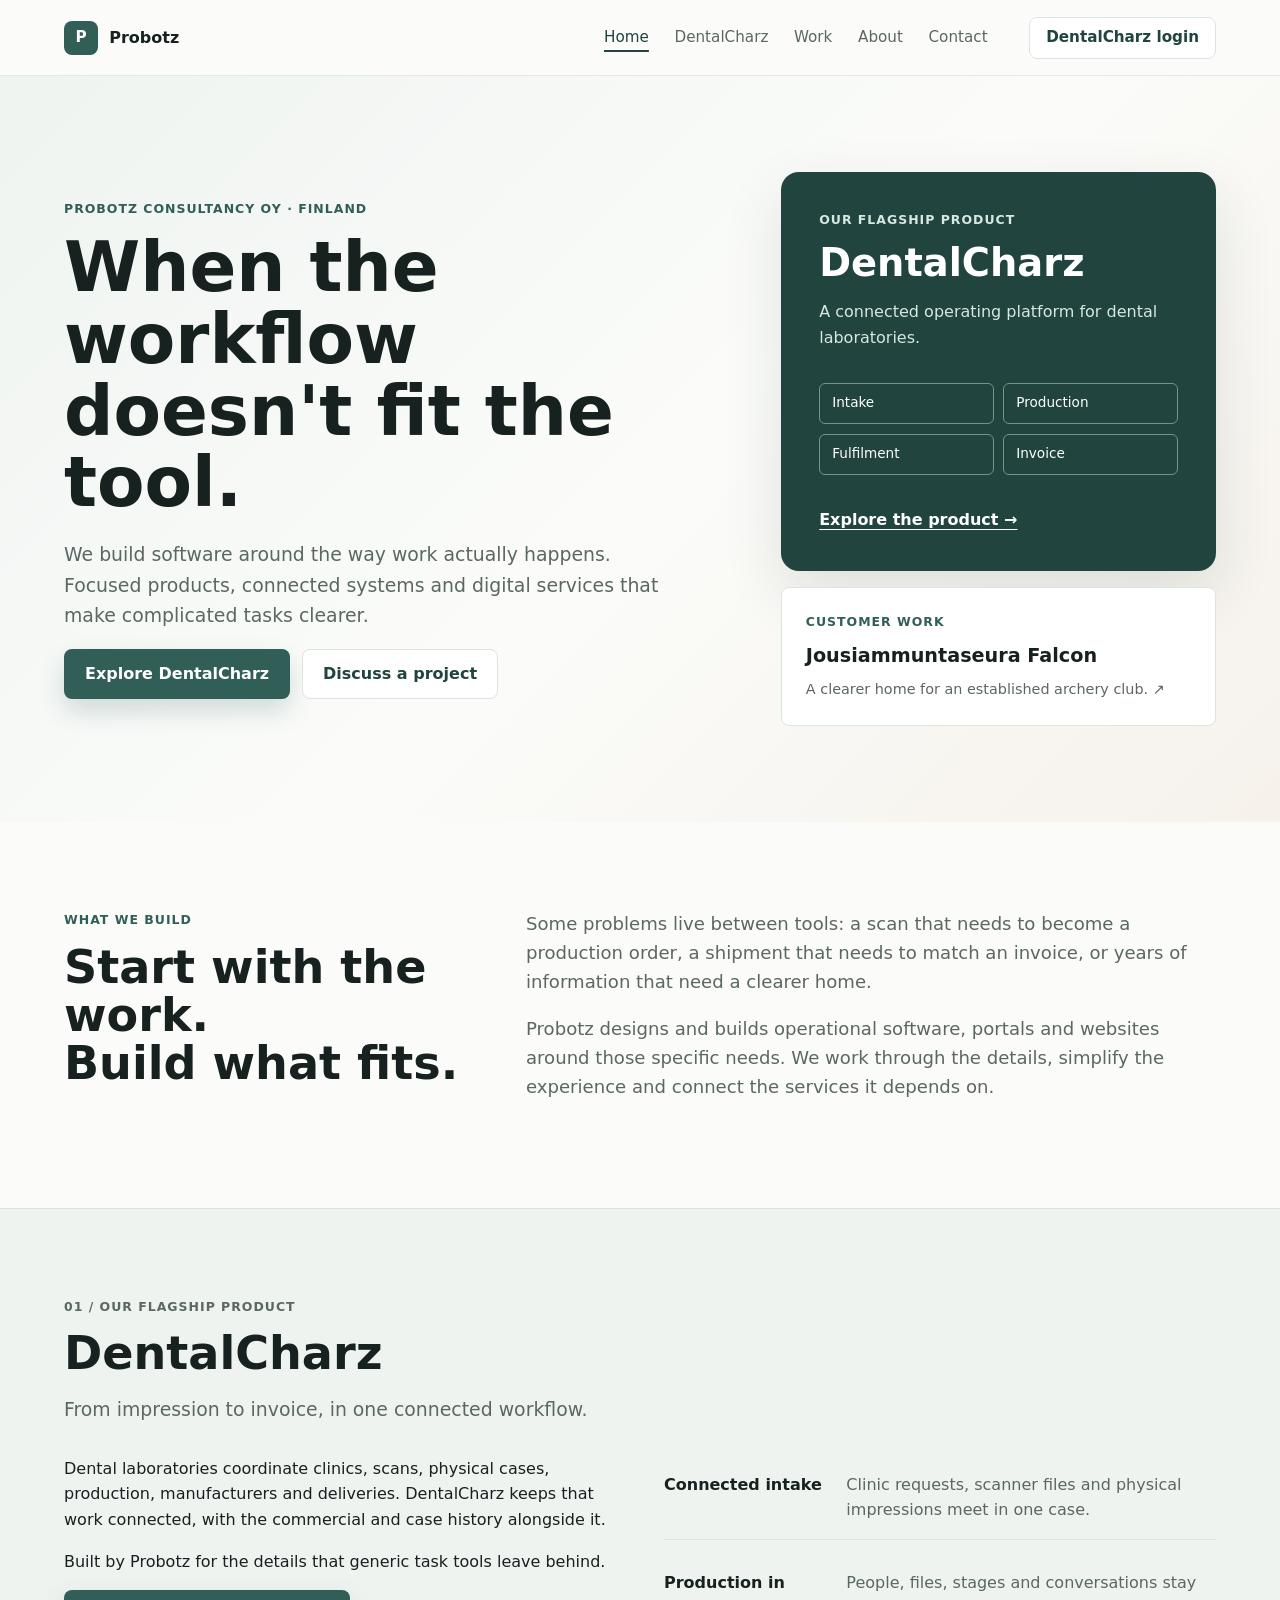
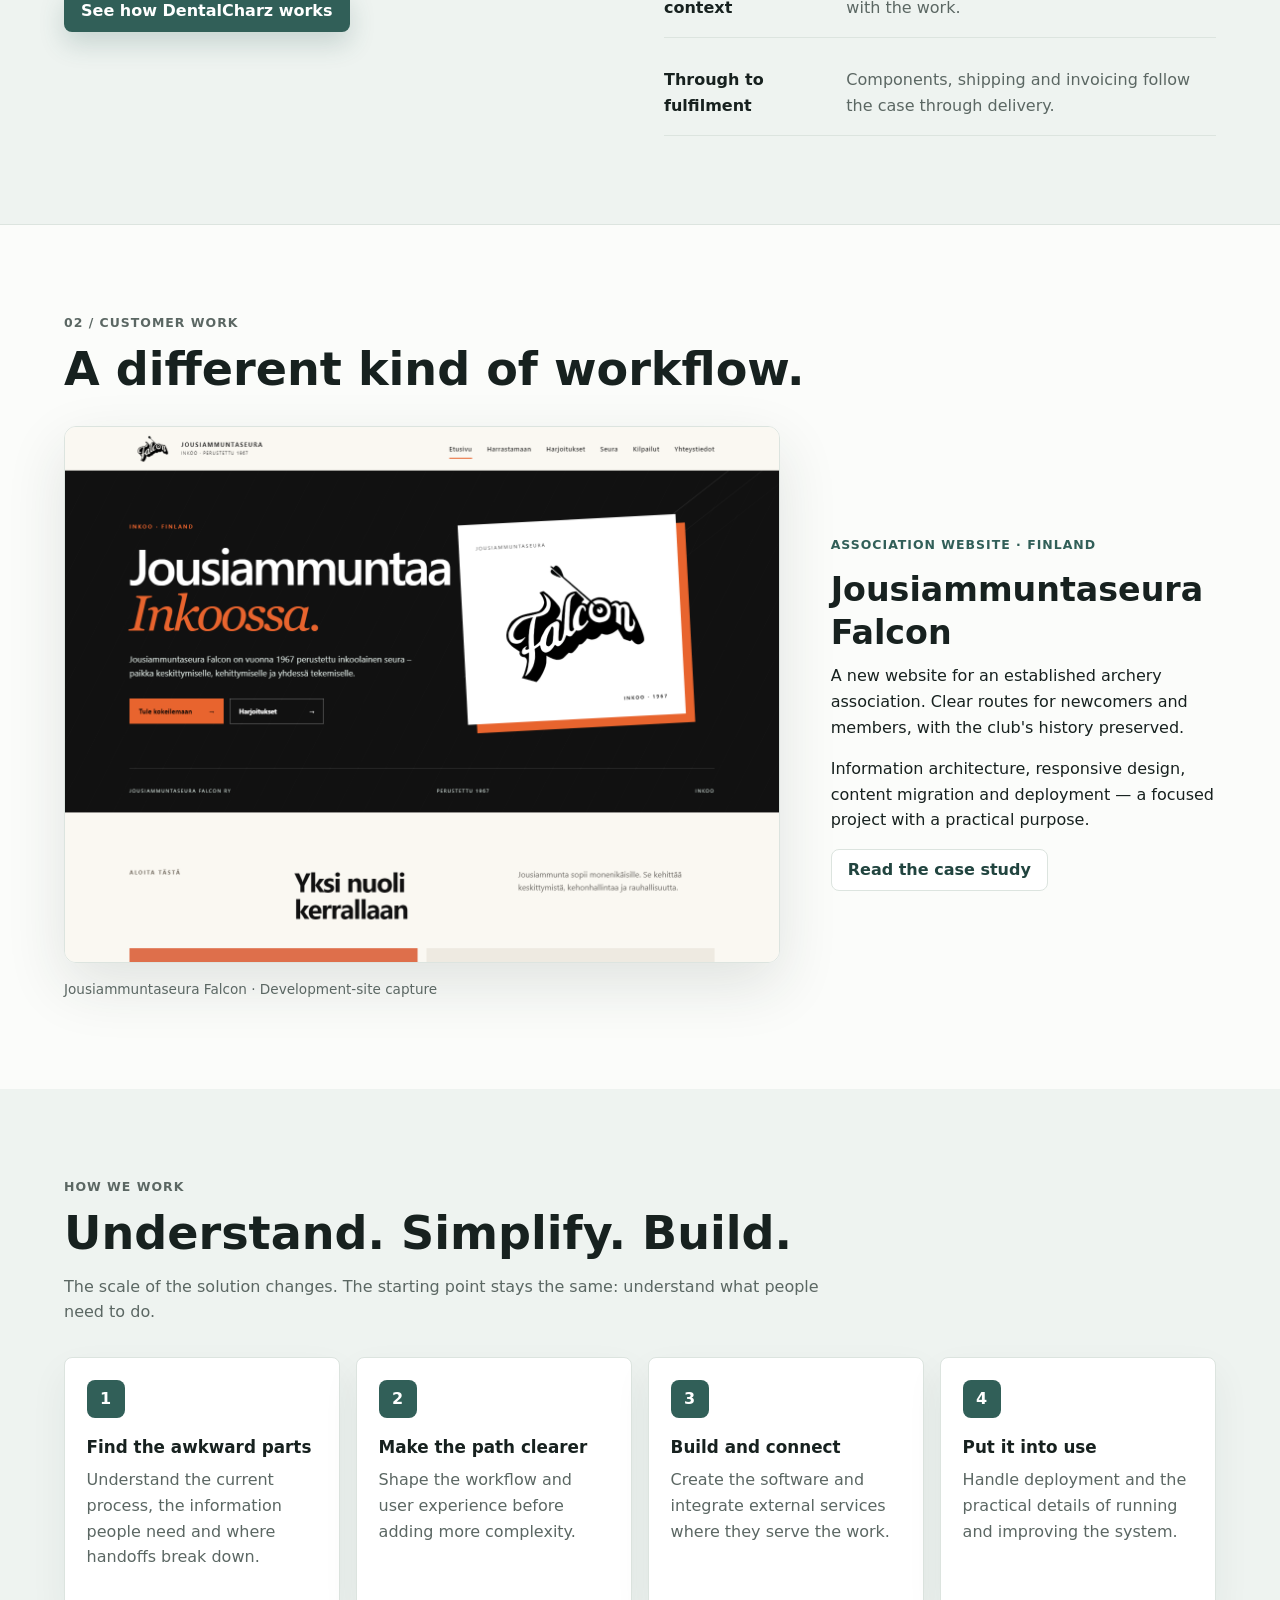
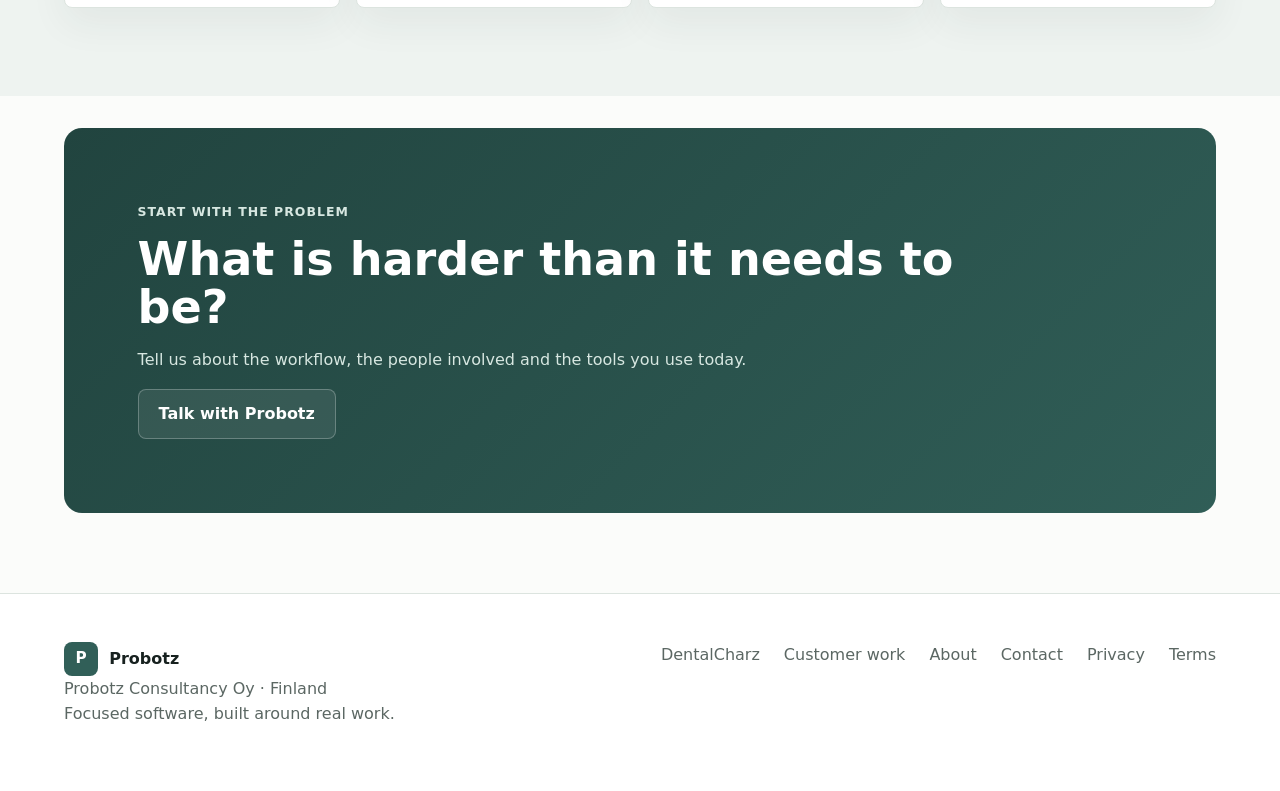
==== commit 60afa287: "Add initial site structure with robots.txt, sitemap, and content generation scripts - Created robots" ====
--- a/index.html
+++ b/index.html
@@ -1,354 +1,42 @@
 <!doctype html>
 <html lang="en">
-  <head>
-    <meta charset="utf-8">
-    <meta name="viewport" content="width=device-width, initial-scale=1">
-    <meta name="description" content="Probotz is a modern dental lab operating platform for cases, files, communication, compliance, shipping, pricing, and invoicing.">
-    <title>Probotz | Dental Lab Operating Platform</title>
-    <link rel="stylesheet" href="styles.css">
-  </head>
-  <body>
-    <header class="site-header">
-      <a class="logo" href="index.html" aria-label="Probotz home">
-        <span class="logo-mark">P</span>
-        <span>Probotz</span>
-      </a>
-      <button class="nav-toggle" type="button" aria-expanded="false" aria-controls="site-nav">
-        <span class="sr-only">Open navigation</span>
-        <span></span>
-        <span></span>
-        <span></span>
-      </button>
-      <nav class="site-nav" id="site-nav">
-        <a href="index.html#product">Product</a>
-        <a href="index.html#workflow">How it works</a>
-        <a href="pricing.html">Pricing</a>
-        <a href="about.html">About</a>
-      </nav>
-      <div class="header-actions">
-        <a class="button button-ghost" href="https://dental.probotz.eu/login">Log in</a>
-        <a class="button button-primary" href="https://dental.probotz.eu/register">Register</a>
-      </div>
-    </header>
+<head>
+  <meta charset="utf-8">
+  <meta name="viewport" content="width=device-width, initial-scale=1">
+  <title>Probotz Consultancy Oy | Software around real workflows</title>
+  <meta name="description" content="Probotz is a focused Finnish software company. We build DentalCharz, our flagship dental lab platform, and tailored digital solutions for organisations.">
+  <link rel="canonical" href="https://probotz.eu/">
+  <meta property="og:type" content="website">
+  <meta property="og:site_name" content="Probotz Consultancy Oy">
+  <meta property="og:locale" content="en_GB">
+  <meta property="og:title" content="Probotz Consultancy Oy | Software around real workflows">
+  <meta property="og:description" content="Probotz is a focused Finnish software company. We build DentalCharz, our flagship dental lab platform, and tailored digital solutions for organisations.">
+  <meta property="og:url" content="https://probotz.eu/">
+  <meta property="og:image" content="https://probotz.eu/assets/social-card.png">
+  <meta property="og:image:width" content="1200">
+  <meta property="og:image:height" content="630">
+  <meta property="og:image:alt" content="Probotz Consultancy Oy — focused software, built around real work">
+  <meta name="twitter:card" content="summary_large_image">
+  <meta name="theme-color" content="#315f58">
 
-    <main>
-      <section class="hero">
-        <div class="hero-copy">
-          <p class="eyebrow">Dental lab operations, connected</p>
-          <h1>From impression to invoice, in one workflow</h1>
-          <p class="hero-text">Probotz helps dental labs manage cases, communication, production, compliance, shipping, and invoicing in one connected system.</p>
-          <div class="hero-actions">
-            <a class="button button-primary button-large" href="https://dental.probotz.eu/register">Register</a>
-            <a class="button button-secondary button-large" href="https://dental.probotz.eu/login">Log in</a>
-          </div>
-        </div>
-        <div class="product-visual" aria-label="Product workflow preview">
-          <!-- Case Header Card -->
-          <div class="case-header-card">
-            <div class="case-identity">
-              <div class="patient-ref">Aino K.</div>
-              <div class="case-meta">Case 4827 · Dr. Lund · Nordic Dental Clinic</div>
-              <div class="created-label">Created: May 13, 2026</div>
-            </div>
-            <div class="case-controls">
-              <div class="status-pill">In production</div>
-            </div>
-          </div>
-
-          <!-- Workflow Strip -->
-          <div class="workflow-strip">
-            <span class="step done">Intake</span>
-            <span class="step done">Planning</span>
-            <span class="step active">Production</span>
-            <span class="step">Ready</span>
-            <span class="step">Ship</span>
-            <span class="step">Invoice</span>
-          </div>
-
-          <!-- Summary Tiles Grid -->
-          <div class="summary-tiles">
-            <div class="summary-tile">
-              <div class="tile-icon">
-                <svg viewBox="0 0 24 24" fill="none" stroke="currentColor" stroke-width="1.5" class="tile-svg">
-                  <path d="M21 15a2 2 0 0 1-2 2H7l-4 4V5a2 2 0 0 1 2-2h14a2 2 0 0 1 2 2z" />
-                </svg>
-              </div>
-              <div class="tile-content">
-                <div class="tile-title">Messages</div>
-                <div class="tile-value">3 unread</div>
-                <div class="tile-subtitle">Latest activity</div>
-              </div>
-            </div>
-            <div class="summary-tile">
-              <div class="tile-icon">
-                <svg viewBox="0 0 24 24" fill="none" stroke="currentColor" stroke-width="1.5" class="tile-svg">
-                  <circle cx="12" cy="12" r="10" />
-                  <path d="M12 6v6l4 2" />
-                </svg>
-              </div>
-              <div class="tile-content">
-                <div class="tile-title">Tooth Chart</div>
-                <div class="tile-value">4 units</div>
-                <div class="tile-subtitle">Planning active</div>
-              </div>
-            </div>
-            <div class="summary-tile">
-              <div class="tile-icon">
-                <svg viewBox="0 0 24 24" fill="none" stroke="currentColor" stroke-width="1.5" class="tile-svg">
-                  <line x1="12" y1="1" x2="12" y2="23" />
-                  <path d="M17 5H9.5a3.5 3.5 0 0 0 0 7h5a3.5 3.5 0 0 1 0 7H6" />
-                </svg>
-              </div>
-              <div class="tile-content">
-                <div class="tile-title">Price</div>
-                <div class="tile-value">€860</div>
-                <div class="tile-subtitle">Estimate total</div>
-              </div>
-            </div>
-            <div class="summary-tile">
-              <div class="tile-icon">
-                <svg viewBox="0 0 24 24" fill="none" stroke="currentColor" stroke-width="1.5" class="tile-svg">
-                  <path d="M12 2L2 7l10 5 10-5-10-5z" />
-                  <path d="M2 17l10 5 10-5" />
-                  <path d="M2 12l10 5 10-5" />
-                </svg>
-              </div>
-              <div class="tile-content">
-                <div class="tile-title">Compliance</div>
-                <div class="tile-value">Ivoclar</div>
-                <div class="tile-subtitle">2 batches</div>
-              </div>
-            </div>
-            <div class="summary-tile">
-              <div class="tile-icon">
-                <svg viewBox="0 0 24 24" fill="none" stroke="currentColor" stroke-width="1.5" class="tile-svg">
-                  <rect x="1" y="3" width="15" height="13" />
-                  <polygon points="16,8 20,8 23,12 16,12" />
-                  <circle cx="5.5" cy="18.5" r="2.5" />
-                  <circle cx="18.5" cy="18.5" r="2.5" />
-                </svg>
-              </div>
-              <div class="tile-content">
-                <div class="tile-title">Shipments</div>
-                <div class="tile-value">1 batch</div>
-                <div class="tile-subtitle">Label ready</div>
-              </div>
-            </div>
-            <div class="summary-tile">
-              <div class="tile-icon">
-                <svg viewBox="0 0 24 24" fill="none" stroke="currentColor" stroke-width="1.5" class="tile-svg">
-                  <rect x="3" y="4" width="18" height="18" rx="2" ry="2" />
-                  <line x1="16" y1="2" x2="16" y2="6" />
-                  <line x1="8" y1="2" x2="8" y2="6" />
-                  <line x1="3" y1="10" x2="21" y2="10" />
-                </svg>
-              </div>
-              <div class="tile-content">
-                <div class="tile-title">Dates</div>
-                <div class="tile-value">14 May</div>
-                <div class="tile-subtitle">Delivery target</div>
-              </div>
-            </div>
-          </div>
-        </div>
-      </section>
-
-      <section class="section split-section" id="product">
-        <div>
-          <p class="eyebrow">The operating gap</p>
-          <h2>Replace scattered tools with a single lab workflow</h2>
-        </div>
-        <div class="compare-grid">
-          <article class="compare-card muted-card">
-            <h3>The old way</h3>
-            <ul>
-              <li>Spreadsheets beside long email threads</li>
-              <li>Disconnected clinic portals and file links</li>
-              <li>Missing files, late follow-up, and unclear handoffs</li>
-              <li>Compliance records assembled after the work is done</li>
-            </ul>
-          </article>
-          <article class="compare-card highlight-card">
-            <h3>With Probotz</h3>
-            <ul>
-              <li>One connected case lifecycle</li>
-              <li>Clear statuses, assignments, priorities, and alerts</li>
-              <li>Built-in case chat, production chat, and attachments</li>
-              <li>Compliance, shipping, pricing, and invoicing in the same system</li>
-            </ul>
-          </article>
-        </div>
-      </section>
-
-      <section class="section">
-        <div class="section-heading">
-          <p class="eyebrow">Capabilities</p>
-          <h2>A connected operating system for modern dental labs</h2>
-          <p>Probotz groups the moving parts of lab operations into calm, readable workflows for teams, clinics, and manufacturing partners.</p>
-        </div>
-        <div class="feature-grid">
-          <article class="feature-card">
-            <h3>Case management</h3>
-            <p>Manage dental lab cases, orders, patient references with aliases and duplicate merges, clinic relationships, impressions, scans, product planning, statuses, turnaround rules, and exports.</p>
-          </article>
-          <article class="feature-card">
-            <h3>Communication and collaboration</h3>
-            <p>Keep case chat, production chat, read states, attachments, internal lab notes, and manufacturer-facing notes connected to the work.</p>
-          </article>
-          <article class="feature-card">
-            <h3>Production and fulfilment</h3>
-            <p>Track shippable components, batches, production stages, assignments, materials, line items, priorities, holds, alerts, and late files. Keep outsourced parts and components traceable through the entire workflow.</p>
-          </article>
-          <article class="feature-card">
-            <h3>Compliance and documentation</h3>
-            <p>Prepare certificates and compliance documentation for custom-made medical device workflows with managed manufacturer profiles and multilingual declaration text.</p>
-          </article>
-          <article class="feature-card">
-            <h3>Shipping and logistics</h3>
-            <p>Coordinate shipments for clinics, outsource labs, suppliers, and components, including shipment batches, label PDFs, and Posti integration support.</p>
-          </article>
-          <article class="feature-card">
-            <h3>Pricing and real-time estimates</h3>
-            <p>Show real-time price estimates as orders are configured. Calculate pricing from products, options, and case configuration before invoicing, with support for price lists, clinic-specific assignments, VAT, and payment terms.</p>
-          </article>
-          <article class="feature-card">
-            <h3>Portal branding and access</h3>
-            <p>Configure tenant logos, colors, email sender identity, custom domains, favicon, roles, entitlements, language settings, and managed translations.</p>
-          </article>
-          <article class="feature-card">
-            <h3>Scan and file handling</h3>
-            <p>Store, preview, and manage scan files, 3D models, impressions, and case attachments. Use QR code labels to connect physical work to digital cases, and support structured file handling for scanner-originated data.</p>
-          </article>
-          <article class="feature-card">
-            <h3>Multi-user management and access</h3>
-            <p>Manage team members, clinics, and manufacturer partners with role-based access control, configurable workflows, and secure collaboration across labs and organizations.</p>
-          </article>
-        </div>
-      </section>
-
-      <section class="section process-section" id="workflow">
-        <div class="section-heading">
-          <p class="eyebrow">How it works</p>
-          <h2>A clear path through every case</h2>
-        </div>
-        <div class="process-grid">
-          <article>
-            <span>1</span>
-            <h3>Receive cases, scans, and impressions</h3>
-            <p>Capture digital or physical intake with clinic, practitioner, patient reference, files, scans, products, and due dates in one place. Get real-time turnaround estimates based on order configuration.</p>
-          </article>
-          <article>
-            <span>2</span>
-            <h3>Coordinate production and communication</h3>
-            <p>Assign work, track statuses, manage alerts, and keep lab, clinic, and manufacturer conversations tied to the case. Use QR code labels to bridge physical work to the digital record.</p>
-          </article>
-          <article>
-            <span>3</span>
-            <h3>Manage components and shipping</h3>
-            <p>Track shippable components and batches through fulfillment. Prepare documentation, labels, QR codes, and logistics records before the case leaves the lab.</p>
-          </article>
-          <article>
-            <span>4</span>
-            <h3>Complete invoicing with traceability</h3>
-            <p>Turn products and line items into invoices with real-time pricing. Access full case history, production records, and component tracking for complete traceability.</p>
-          </article>
-        </div>
-      </section>
-
-      <section class="section outcomes-section">
-        <div class="section-heading">
-          <p class="eyebrow">Why Probotz</p>
-          <h2>Cleaner coordination, stronger traceability, fewer manual handoffs</h2>
-        </div>
-        <div class="outcome-list">
-          <div><strong>Fewer manual steps</strong><span>Less copying between spreadsheets, inboxes, file storage, portals, and invoicing tools. Connect scans, design files, and production records in one place.</span></div>
-          <div><strong>Clearer communication</strong><span>Teams, clinics, practitioners, and manufacturers see case status, turnaround times, and readiness without chasing updates.</span></div>
-          <div><strong>Better operational control</strong><span>Managers can track priorities, late files, holds, production progress, component fulfillment, and manufacturing partner readiness.</span></div>
-          <div><strong>Stronger traceability</strong><span>QR code labels connect physical work to digital records. Full case history, component tracking, and scan files stay linked through production and logistics.</span></div>
-        </div>
-      </section>
-
-      <section class="section pricing-preview" id="pricing">
-        <div class="section-heading">
-          <p class="eyebrow">Pricing</p>
-          <h2>Plans for labs at different stages</h2>
-          <p>Start with the workflows your lab needs now, then expand into advanced coordination, integrations, and multi-tenant operations.</p>
-        </div>
-        <div class="pricing-grid">
-          <article class="price-card">
-            <h3>Starter</h3>
-            <p class="price">Contact us</p>
-            <p>For labs moving away from spreadsheets and disconnected intake.</p>
-            <ul>
-              <li>Core case management</li>
-              <li>Clinic portal and file access</li>
-              <li>Scan storage and chat</li>
-            </ul>
-            <a class="button button-secondary" href="contact.html">Contact us</a>
-          </article>
-          <article class="price-card featured-price">
-            <h3>Professional</h3>
-            <p class="price">Contact us</p>
-            <p>For growing labs that need operational control across production, fulfillment, and pricing.</p>
-            <ul>
-              <li>Production stages and alerts</li>
-              <li>Real-time price estimates</li>
-              <li>Component tracking and shipping workflows</li>
-            </ul>
-            <a class="button button-primary" href="https://dental.probotz.eu/register">Register</a>
-          </article>
-          <article class="price-card">
-            <h3>Enterprise</h3>
-            <p class="price">Custom</p>
-            <p>For multi-site labs, manufacturers, and advanced partner portal requirements.</p>
-            <ul>
-              <li>Custom domains and branding</li>
-              <li>Role-based access control</li>
-              <li>Integration and onboarding support</li>
-            </ul>
-            <a class="button button-secondary" href="contact.html">Contact us</a>
-          </article>
-        </div>
-      </section>
-
-      <section class="section about-band" id="about">
-        <div>
-          <p class="eyebrow">About Probotz</p>
-          <h2>Built for real dental lab operations</h2>
-        </div>
-        <p>Probotz is not generic workflow software dressed up for healthcare. It is shaped around the realities of dental lab work: clinical intake from scans and impressions, patient references, tooth and product planning, production stages, component fulfillment, turnaround time calculation from order configuration, manufacturer coordination, compliance documentation, QR code labels for physical work tracking, logistics, pricing, and invoices that need to match the work completed.</p>
-      </section>
-
-      <section class="final-cta">
-        <p class="eyebrow">Ready when your lab is</p>
-        <h2>Bring scans, impressions, production, shipping, and invoicing into one connected workflow.</h2>
-        <div class="hero-actions">
-          <a class="button button-primary button-large" href="https://dental.probotz.eu/register">Register</a>
-          <a class="button button-secondary button-large" href="https://dental.probotz.eu/login">Log in</a>
-        </div>
-      </section>
-    </main>
-
-    <footer class="site-footer">
-      <div>
-        <a class="logo footer-logo" href="index.html">
-          <span class="logo-mark">P</span>
-          <span>Probotz</span>
-        </a>
-        <p>Modern dental lab operations, from scans and impressions to invoice.</p>
-      </div>
-      <nav>
-        <a href="index.html#product">Product</a>
-        <a href="pricing.html">Pricing</a>
-        <a href="about.html">About</a>
-        <a href="privacy.html">Privacy</a>
-        <a href="terms.html">Terms</a>
-        <a href="contact.html">Contact</a>
-        <a href="https://dental.probotz.eu/login">Log in</a>
-        <a href="https://dental.probotz.eu/register">Register</a>
-      </nav>
-    </footer>
-
-    <script src="script.js"></script>
-  </body>
+  <link rel="icon" href="/assets/favicon.svg" type="image/svg+xml">
+  <link rel="icon" href="/assets/favicon.png" type="image/png" sizes="32x32">
+  <link rel="apple-touch-icon" href="/assets/apple-touch-icon.png">
+  <link rel="stylesheet" href="/styles.css">
+  <script type="application/ld+json">{"@context": "https://schema.org", "@type": "Organization", "@id": "https://probotz.eu/#organisation", "name": "Probotz Consultancy Oy", "url": "https://probotz.eu/", "logo": "https://probotz.eu/assets/apple-touch-icon.png", "location": {"@type": "Country", "name": "Finland"}}</script>
+  <script src="/script.js" defer></script>
+</head>
+<body>
+  <a class="skip-link" href="#main">Skip to content</a>
+  <header class="site-header">
+    <a class="logo" href="/" aria-label="Probotz home"><span class="logo-mark" aria-hidden="true">P</span><span>Probotz</span></a>
+    <button class="nav-toggle" type="button" aria-expanded="false" aria-controls="site-nav"><span class="sr-only">Open navigation</span><span></span><span></span><span></span></button>
+    <nav class="site-nav" id="site-nav" aria-label="Main navigation"><a href="/index.html" aria-current="page">Home</a><a href="/dentalcharz.html">DentalCharz</a><a href="/work.html">Work</a><a href="/about.html">About</a><a href="/contact.html">Contact</a><a class="button button-ghost login-link" href="https://dental.probotz.eu/login">DentalCharz login</a></nav>
+  </header>
+  <main id="main" tabindex="-1"><section class="hero company-hero"><div class="hero-copy"><p class="eyebrow">Probotz Consultancy Oy · Finland</p><h1>When the workflow doesn't fit the tool.</h1><p class="hero-text">We build software around the way work actually happens. Focused products, connected systems and digital services that make complicated tasks clearer.</p><div class="hero-actions"><a class="button button-primary button-large" href="/dentalcharz.html">Explore DentalCharz</a><a class="button button-secondary button-large" href="/contact.html#project">Discuss a project</a></div></div><aside class="company-proof" aria-label="What Probotz builds"><a class="flagship-card" href="/dentalcharz.html"><p class="eyebrow">Our flagship product</p><h2>DentalCharz</h2><p>A connected operating platform for dental laboratories.</p><div class="mini-workflow" aria-hidden="true"><span>Intake</span><span>Production</span><span>Fulfilment</span><span>Invoice</span></div><span class="text-link">Explore the product →</span></a><a class="project-teaser" href="/work.html#falcon"><span class="eyebrow">Customer work</span><strong>Jousiammuntaseura Falcon</strong><span>A clearer home for an established archery club. <span aria-hidden="true">↗</span></span></a></aside></section><section class="section split-section" id="what-we-build"><div><p class="eyebrow">What we build</p><h2>Start with the work.<br>Build what fits.</h2></div><div class="large-copy"><p>Some problems live between tools: a scan that needs to become a production order, a shipment that needs to match an invoice, or years of information that need a clearer home.</p><p>Probotz designs and builds operational software, portals and websites around those specific needs. We work through the details, simplify the experience and connect the services it depends on.</p></div></section><section class="section featured-product" id="product"><div class="section-heading"><p class="eyebrow">01 / Our flagship product</p><h2>DentalCharz</h2><p class="hero-text">From impression to invoice, in one connected workflow.</p></div><div class="split-section"><div><p>Dental laboratories coordinate clinics, scans, physical cases, production, manufacturers and deliveries. DentalCharz keeps that work connected, with the commercial and case history alongside it.</p><p>Built by Probotz for the details that generic task tools leave behind.</p><a class="button button-primary" href="/dentalcharz.html">See how DentalCharz works</a></div><div class="outcome-list"><div><strong>Connected intake</strong><span>Clinic requests, scanner files and physical impressions meet in one case.</span></div><div><strong>Production in context</strong><span>People, files, stages and conversations stay with the work.</span></div><div><strong>Through to fulfilment</strong><span>Components, shipping and invoicing follow the case through delivery.</span></div></div></div></section><section class="section"><div class="section-heading"><p class="eyebrow">02 / Customer work</p><h2>A different kind of workflow.</h2></div><div class="work-feature"><figure class="project-image"><img src="/assets/falcon-home.png" width="1440" height="1080" loading="lazy" alt="Falcon website with Finnish navigation, a black and orange archery club identity, and routes to getting started and training."><figcaption>Jousiammuntaseura Falcon · Development-site capture</figcaption></figure><div><p class="eyebrow">Association website · Finland</p><h3 class="feature-title">Jousiammuntaseura Falcon</h3><p>A new website for an established archery association. Clear routes for newcomers and members, with the club's history preserved.</p><p>Information architecture, responsive design, content migration and deployment — a focused project with a practical purpose.</p><a class="button button-secondary" href="/work.html#falcon">Read the case study</a></div></div></section><section class="section process-section" id="workflow"><div class="section-heading"><p class="eyebrow">How we work</p><h2>Understand. Simplify. Build.</h2><p>The scale of the solution changes. The starting point stays the same: understand what people need to do.</p></div><div class="process-grid"><article><span>1</span><h3>Find the awkward parts</h3><p>Understand the current process, the information people need and where handoffs break down.</p></article><article><span>2</span><h3>Make the path clearer</h3><p>Shape the workflow and user experience before adding more complexity.</p></article><article><span>3</span><h3>Build and connect</h3><p>Create the software and integrate external services where they serve the work.</p></article><article><span>4</span><h3>Put it into use</h3><p>Handle deployment and the practical details of running and improving the system.</p></article></div></section><section class="final-cta"><p class="eyebrow">Start with the problem</p><h2>What is harder than it needs to be?</h2><p>Tell us about the workflow, the people involved and the tools you use today.</p><a class="button button-secondary button-large" href="/contact.html">Talk with Probotz</a></section></main>
+  <footer class="site-footer">
+    <div><a class="logo footer-logo" href="/"><span class="logo-mark" aria-hidden="true">P</span><span>Probotz</span></a><p>Probotz Consultancy Oy · Finland<br>Focused software, built around real work.</p></div>
+    <nav aria-label="Footer navigation"><a href="/dentalcharz.html">DentalCharz</a><a href="/work.html">Customer work</a><a href="/about.html">About</a><a href="/contact.html">Contact</a><a href="/privacy.html">Privacy</a><a href="/terms.html">Terms</a></nav>
+  </footer>
+</body>
 </html>
--- a/styles.css
+++ b/styles.css
@@ -14,6 +14,8 @@
   font-family: Inter, ui-sans-serif, system-ui, -apple-system, BlinkMacSystemFont, "Segoe UI", sans-serif;
 }
 
+/* Company/product architecture: retain the original palette and components. */
+
 * {
   box-sizing: border-box;
 }
@@ -824,3 +826,92 @@
     margin-right: 1.1rem;
   }
 }
+
+/* Shared company and product layouts */
+.site-header { grid-template-columns: auto 1fr; }
+.site-nav { justify-content: flex-end; align-items: center; gap: clamp(1rem, 2vw, 2rem); }
+.site-nav a[aria-current="page"] { color: var(--brand-dark); text-decoration: underline; text-underline-offset: 0.5rem; text-decoration-thickness: 2px; }
+.site-nav a { padding-block: 0.6rem; }
+.site-nav .login-link { margin-left: 1rem; }
+:focus-visible { outline: 3px solid var(--brand); outline-offset: 5px; }
+.final-cta :focus-visible, .flagship-card:focus-visible { outline-color: #b9845a; }
+.skip-link { position: fixed; left: 1rem; top: -100px; z-index: 100; padding: 0.8rem 1rem; background: white; border: 2px solid var(--brand); }
+.skip-link:focus { top: 1rem; }
+[id] { scroll-margin-top: 110px; }
+main:focus { outline: none; }
+figure { margin: 0; }
+figcaption, .small-note { margin-top: 1rem; color: var(--muted); font-size: 0.85rem; line-height: 1.6; }
+.company-hero { min-height: 680px; padding-top: 6rem; padding-bottom: 6rem; grid-template-columns: minmax(0, 1.2fr) minmax(0, 0.8fr); }
+.company-hero h1 { font-size: clamp(2.8rem, 5.4vw, 5.4rem); line-height: 1.04; max-width: 850px; }
+.company-proof { display: grid; gap: 1rem; }
+.flagship-card { display: block; border-radius: 18px; padding: clamp(1.5rem, 3vw, 3rem); background: var(--brand-dark); color: white; box-shadow: var(--shadow); }
+.flagship-card .eyebrow { color: #d7e7e1; }
+.flagship-card h2 { font-size: clamp(2rem, 3vw, 3rem); }
+.flagship-card p:not(.eyebrow) { color: #d7e7e1; }
+.flagship-card .text-link { color: white; }
+.mini-workflow { display: grid; grid-template-columns: 1fr 1fr; gap: 0.6rem; margin: 2rem 0; }
+.mini-workflow span { border: 1px solid #73938b; padding: 0.55rem 0.75rem; border-radius: 6px; font-size: 0.85rem; }
+.project-teaser { display: grid; padding: 1.5rem; background: white; border: 1px solid var(--line); border-radius: var(--radius); gap: 0.35rem; }
+.project-teaser .eyebrow { margin-bottom: 0.25rem; }
+.project-teaser strong { font-size: 1.2rem; }
+.project-teaser > span:last-child { color: var(--muted); font-size: 0.9rem; }
+.large-copy { font-size: 1.13rem; color: var(--muted); max-width: 780px; }
+.featured-product { background: var(--soft); border-block: 1px solid var(--line); }
+.featured-product .split-section { grid-template-columns: 1fr 1fr; }
+.work-feature { display: grid; grid-template-columns: minmax(0, 1.3fr) minmax(0, 0.7fr); gap: 4vw; align-items: center; }
+.project-image img { display: block; width: 100%; height: auto; border: 1px solid var(--line); border-radius: 12px; box-shadow: var(--shadow); }
+.feature-title { font-size: clamp(1.65rem, 2.6vw, 2.5rem); overflow-wrap: anywhere; }
+.text-link, .prose a:not(.button) { color: var(--brand-dark); text-decoration: underline; text-underline-offset: 0.25rem; font-weight: 650; }
+.product-hero { min-height: 630px; }
+.product-hero h1 { font-size: clamp(2.8rem, 5.3vw, 5rem); line-height: 1.04; }
+.status-pill { color: var(--brand-dark); background: var(--soft); border-radius: 999px; padding: 0.4rem 0.75rem; height: fit-content; font-size: 0.8rem; }
+.workflow-cards { grid-template-columns: repeat(3, minmax(0, 1fr)); }
+.workflow-cards h3 { font-size: 1.35rem; }
+.workflow-cards .feature-card { padding: 1.7rem; }
+.case-journey { list-style: none; counter-reset: journey; padding: 0; display: grid; grid-template-columns: repeat(5, minmax(0, 1fr)); gap: 1rem; }
+.case-journey li { counter-increment: journey; margin: 0; padding: 1rem 0; border-top: 2px solid var(--brand); }
+.case-journey li::before { content: '0' counter(journey); display: block; color: var(--brand); font-size: 0.8rem; margin-bottom: 1rem; }
+.case-journey p { color: var(--muted); margin-top: 0.7rem; }
+.integration-grid { display: grid; grid-template-columns: repeat(4, minmax(0, 1fr)); gap: 1rem; }
+.integration-grid .contact-box { display: flex; flex-direction: column; align-items: flex-start; }
+.integration-status { margin-top: auto; background: var(--soft); color: var(--brand-dark); border-radius: 99px; font-size: 0.8rem; padding: 0.25rem 0.7rem; }
+.integration-status.development { background: var(--accent-soft); color: #704828; }
+.case-study-image { max-width: 1100px; margin-inline: auto; }
+.case-study-section { padding-top: 2rem; }
+.contact-options { display: grid; grid-template-columns: 1fr 1fr; gap: 2rem; }
+.contact-options .contact-box { padding: clamp(1.5rem, 3vw, 3rem); }
+.contact-options h2 { font-size: clamp(1.7rem, 3vw, 2.8rem); }
+.contact-status { padding: 1rem; background: var(--soft); border-left: 3px solid var(--brand); font-size: 0.9rem; }
+.company-details { margin-left: 0; padding-top: 0; }
+.prose h2:not(:first-child) { margin-top: 3rem; }
+.error-page { min-height: 65vh; }
+.button { white-space: normal; text-align: center; }
+@media (max-width: 1040px) {
+  .site-header { grid-template-columns: auto auto; min-height: 76px; }
+  .site-nav { display: flex; grid-column: 1 / -1; flex-wrap: wrap; justify-content: flex-start; padding-bottom: 1rem; }
+  .nav-toggle { display: none; }
+  .nav-enhanced .nav-toggle { display: inline-flex; width: 44px; height: 44px; flex-direction: column; align-items: center; justify-content: center; gap: 5px; justify-self: end; border: 1px solid var(--line); border-radius: 8px; background: white; }
+  .nav-toggle span:not(.sr-only) { width: 18px; height: 2px; background: var(--ink); }
+  .nav-enhanced .site-nav { display: none; }
+  .nav-enhanced.nav-open .site-nav { display: flex; flex-direction: column; align-items: stretch; gap: 0.4rem; max-height: calc(100dvh - 90px); overflow-y: auto; }
+  .site-nav .login-link { margin-left: 0; }
+  .company-hero, .product-hero, .work-feature { grid-template-columns: 1fr; gap: 2.5rem; }
+  .company-proof { grid-template-columns: minmax(0, 1.3fr) minmax(0, 0.7fr); align-items: start; }
+  .workflow-cards, .integration-grid { grid-template-columns: repeat(2, minmax(0, 1fr)); }
+  .case-journey { grid-template-columns: repeat(3, minmax(0, 1fr)); }
+}
+@media (max-width: 600px) {
+  .company-hero, .product-hero { padding-top: 3.5rem; padding-bottom: 3.5rem; }
+  .company-hero h1, .product-hero h1, .subpage-hero h1 { font-size: clamp(2.3rem, 9vw, 3.4rem); line-height: 1.07; }
+  .company-proof, .featured-product .split-section, .contact-options, .workflow-cards, .integration-grid, .case-journey { grid-template-columns: 1fr; }
+  .section { padding-block: 3.5rem; }
+  .subpage-hero { padding-top: 3.5rem; }
+  .product-hero .summary-tiles { grid-template-columns: repeat(2, minmax(0, 1fr)); }
+  .product-hero .case-header-card { grid-template-columns: 1fr; }
+  .site-footer nav a { padding-block: 0.4rem; }
+  .project-teaser strong { overflow-wrap: anywhere; }
+}
+@media (prefers-reduced-motion: reduce) {
+  html { scroll-behavior: auto; }
+  *, *::before, *::after { transition: none !important; animation: none !important; }
+}
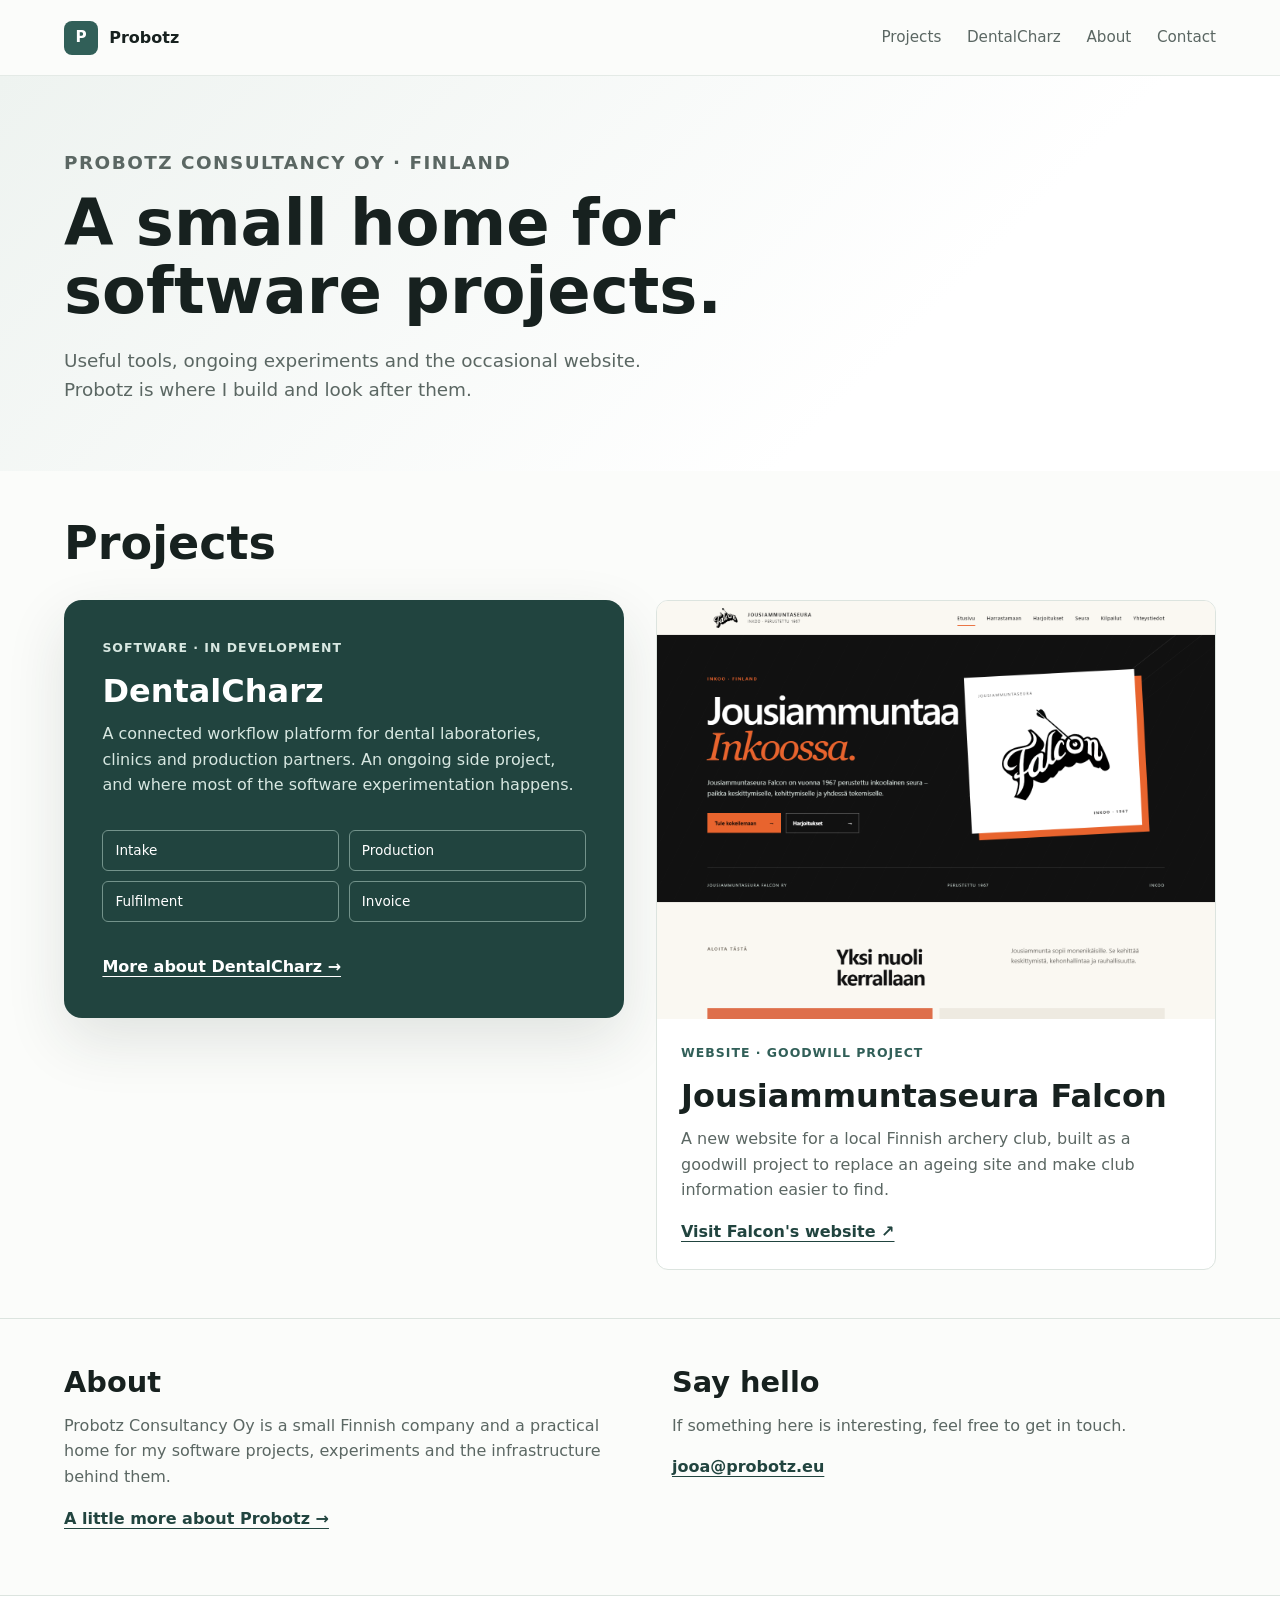
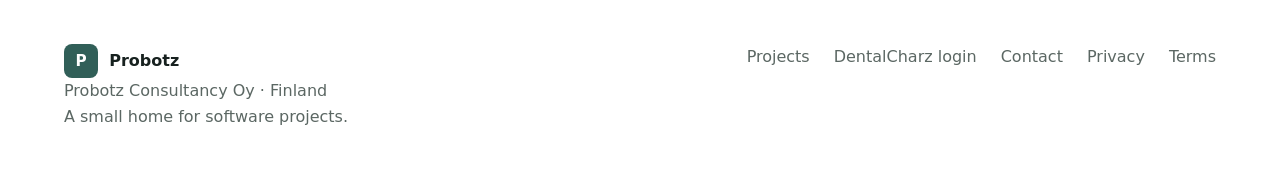
==== commit d6622255: "Update content and structure for Probotz website - Revise index.html to reflect Probotz as a small h" ====
--- a/index.html
+++ b/index.html
@@ -3,19 +3,19 @@
 <head>
   <meta charset="utf-8">
   <meta name="viewport" content="width=device-width, initial-scale=1">
-  <title>Probotz Consultancy Oy | Software around real workflows</title>
-  <meta name="description" content="Probotz is a focused Finnish software company. We build DentalCharz, our flagship dental lab platform, and tailored digital solutions for organisations.">
+  <title>Probotz Consultancy Oy | A small home for software projects</title>
+  <meta name="description" content="Probotz is a small Finnish company and a home for software projects and experiments, including DentalCharz and a website for Jousiammuntaseura Falcon.">
   <link rel="canonical" href="https://probotz.eu/">
   <meta property="og:type" content="website">
   <meta property="og:site_name" content="Probotz Consultancy Oy">
   <meta property="og:locale" content="en_GB">
-  <meta property="og:title" content="Probotz Consultancy Oy | Software around real workflows">
-  <meta property="og:description" content="Probotz is a focused Finnish software company. We build DentalCharz, our flagship dental lab platform, and tailored digital solutions for organisations.">
+  <meta property="og:title" content="Probotz Consultancy Oy | A small home for software projects">
+  <meta property="og:description" content="Probotz is a small Finnish company and a home for software projects and experiments, including DentalCharz and a website for Jousiammuntaseura Falcon.">
   <meta property="og:url" content="https://probotz.eu/">
   <meta property="og:image" content="https://probotz.eu/assets/social-card.png">
   <meta property="og:image:width" content="1200">
   <meta property="og:image:height" content="630">
-  <meta property="og:image:alt" content="Probotz Consultancy Oy — focused software, built around real work">
+  <meta property="og:image:alt" content="Probotz Consultancy Oy — a small home for software projects">
   <meta name="twitter:card" content="summary_large_image">
   <meta name="theme-color" content="#315f58">
 
@@ -23,7 +23,7 @@
   <link rel="icon" href="/assets/favicon.png" type="image/png" sizes="32x32">
   <link rel="apple-touch-icon" href="/assets/apple-touch-icon.png">
   <link rel="stylesheet" href="/styles.css">
-  <script type="application/ld+json">{"@context": "https://schema.org", "@type": "Organization", "@id": "https://probotz.eu/#organisation", "name": "Probotz Consultancy Oy", "url": "https://probotz.eu/", "logo": "https://probotz.eu/assets/apple-touch-icon.png", "location": {"@type": "Country", "name": "Finland"}}</script>
+  <script type="application/ld+json">{"@context": "https://schema.org", "@type": "Organization", "@id": "https://probotz.eu/#organisation", "name": "Probotz Consultancy Oy", "url": "https://probotz.eu/", "email": "jooa@probotz.eu", "logo": "https://probotz.eu/assets/apple-touch-icon.png", "location": {"@type": "Country", "name": "Finland"}}</script>
   <script src="/script.js" defer></script>
 </head>
 <body>
@@ -31,12 +31,42 @@
   <header class="site-header">
     <a class="logo" href="/" aria-label="Probotz home"><span class="logo-mark" aria-hidden="true">P</span><span>Probotz</span></a>
     <button class="nav-toggle" type="button" aria-expanded="false" aria-controls="site-nav"><span class="sr-only">Open navigation</span><span></span><span></span><span></span></button>
-    <nav class="site-nav" id="site-nav" aria-label="Main navigation"><a href="/index.html" aria-current="page">Home</a><a href="/dentalcharz.html">DentalCharz</a><a href="/work.html">Work</a><a href="/about.html">About</a><a href="/contact.html">Contact</a><a class="button button-ghost login-link" href="https://dental.probotz.eu/login">DentalCharz login</a></nav>
+    <nav class="site-nav" id="site-nav" aria-label="Main navigation"><a href="/index.html#projects">Projects</a><a href="/dentalcharz.html">DentalCharz</a><a href="/about.html">About</a><a href="/contact.html">Contact</a></nav>
   </header>
-  <main id="main" tabindex="-1"><section class="hero company-hero"><div class="hero-copy"><p class="eyebrow">Probotz Consultancy Oy · Finland</p><h1>When the workflow doesn't fit the tool.</h1><p class="hero-text">We build software around the way work actually happens. Focused products, connected systems and digital services that make complicated tasks clearer.</p><div class="hero-actions"><a class="button button-primary button-large" href="/dentalcharz.html">Explore DentalCharz</a><a class="button button-secondary button-large" href="/contact.html#project">Discuss a project</a></div></div><aside class="company-proof" aria-label="What Probotz builds"><a class="flagship-card" href="/dentalcharz.html"><p class="eyebrow">Our flagship product</p><h2>DentalCharz</h2><p>A connected operating platform for dental laboratories.</p><div class="mini-workflow" aria-hidden="true"><span>Intake</span><span>Production</span><span>Fulfilment</span><span>Invoice</span></div><span class="text-link">Explore the product →</span></a><a class="project-teaser" href="/work.html#falcon"><span class="eyebrow">Customer work</span><strong>Jousiammuntaseura Falcon</strong><span>A clearer home for an established archery club. <span aria-hidden="true">↗</span></span></a></aside></section><section class="section split-section" id="what-we-build"><div><p class="eyebrow">What we build</p><h2>Start with the work.<br>Build what fits.</h2></div><div class="large-copy"><p>Some problems live between tools: a scan that needs to become a production order, a shipment that needs to match an invoice, or years of information that need a clearer home.</p><p>Probotz designs and builds operational software, portals and websites around those specific needs. We work through the details, simplify the experience and connect the services it depends on.</p></div></section><section class="section featured-product" id="product"><div class="section-heading"><p class="eyebrow">01 / Our flagship product</p><h2>DentalCharz</h2><p class="hero-text">From impression to invoice, in one connected workflow.</p></div><div class="split-section"><div><p>Dental laboratories coordinate clinics, scans, physical cases, production, manufacturers and deliveries. DentalCharz keeps that work connected, with the commercial and case history alongside it.</p><p>Built by Probotz for the details that generic task tools leave behind.</p><a class="button button-primary" href="/dentalcharz.html">See how DentalCharz works</a></div><div class="outcome-list"><div><strong>Connected intake</strong><span>Clinic requests, scanner files and physical impressions meet in one case.</span></div><div><strong>Production in context</strong><span>People, files, stages and conversations stay with the work.</span></div><div><strong>Through to fulfilment</strong><span>Components, shipping and invoicing follow the case through delivery.</span></div></div></div></section><section class="section"><div class="section-heading"><p class="eyebrow">02 / Customer work</p><h2>A different kind of workflow.</h2></div><div class="work-feature"><figure class="project-image"><img src="/assets/falcon-home.png" width="1440" height="1080" loading="lazy" alt="Falcon website with Finnish navigation, a black and orange archery club identity, and routes to getting started and training."><figcaption>Jousiammuntaseura Falcon · Development-site capture</figcaption></figure><div><p class="eyebrow">Association website · Finland</p><h3 class="feature-title">Jousiammuntaseura Falcon</h3><p>A new website for an established archery association. Clear routes for newcomers and members, with the club's history preserved.</p><p>Information architecture, responsive design, content migration and deployment — a focused project with a practical purpose.</p><a class="button button-secondary" href="/work.html#falcon">Read the case study</a></div></div></section><section class="section process-section" id="workflow"><div class="section-heading"><p class="eyebrow">How we work</p><h2>Understand. Simplify. Build.</h2><p>The scale of the solution changes. The starting point stays the same: understand what people need to do.</p></div><div class="process-grid"><article><span>1</span><h3>Find the awkward parts</h3><p>Understand the current process, the information people need and where handoffs break down.</p></article><article><span>2</span><h3>Make the path clearer</h3><p>Shape the workflow and user experience before adding more complexity.</p></article><article><span>3</span><h3>Build and connect</h3><p>Create the software and integrate external services where they serve the work.</p></article><article><span>4</span><h3>Put it into use</h3><p>Handle deployment and the practical details of running and improving the system.</p></article></div></section><section class="final-cta"><p class="eyebrow">Start with the problem</p><h2>What is harder than it needs to be?</h2><p>Tell us about the workflow, the people involved and the tools you use today.</p><a class="button button-secondary button-large" href="/contact.html">Talk with Probotz</a></section></main>
+  <main id="main" tabindex="-1">
+<section class="subpage-hero home-intro">
+  <p class="eyebrow">Probotz Consultancy Oy · Finland</p>
+  <h1>A small home for software projects.</h1>
+  <p>Useful tools, ongoing experiments and the occasional website. Probotz is where I build and look after them.</p>
+</section>
+<section class="section project-section" id="projects">
+  <div class="section-heading"><h2>Projects</h2></div>
+  <div class="portfolio-grid">
+    <article class="flagship-card" id="product">
+      <p class="eyebrow">Software · In development</p>
+      <h3>DentalCharz</h3>
+      <p>A connected workflow platform for dental laboratories, clinics and production partners. An ongoing side project, and where most of the software experimentation happens.</p>
+      <div class="mini-workflow" aria-label="Connected case workflow"><span>Intake</span><span>Production</span><span>Fulfilment</span><span>Invoice</span></div>
+      <a class="text-link" href="/dentalcharz.html">More about DentalCharz →</a>
+    </article>
+    <article class="portfolio-falcon">
+      <figure class="project-image"><img src="/assets/falcon-home.png" width="1440" height="1080" loading="lazy" alt="Falcon's Finnish archery club website, with black and orange styling and links to getting started and training."></figure>
+      <div class="portfolio-copy">
+        <p class="eyebrow">Website · Goodwill project</p>
+        <h3>Jousiammuntaseura Falcon</h3>
+        <p>A new website for a local Finnish archery club, built as a goodwill project to replace an ageing site and make club information easier to find.</p>
+        <a class="text-link" href="https://jousiammuntaseurafalcon.fi/">Visit Falcon's website ↗</a>
+      </div>
+    </article>
+  </div>
+</section>
+<section class="section home-notes">
+  <div id="about"><h2>About</h2><p>Probotz Consultancy Oy is a small Finnish company and a practical home for my software projects, experiments and the infrastructure behind them.</p><a class="text-link" href="/about.html">A little more about Probotz →</a></div>
+  <div id="contact"><h2>Say hello</h2><p>If something here is interesting, feel free to get in touch.</p><a class="text-link" href="mailto:jooa@probotz.eu">jooa@probotz.eu</a></div>
+</section></main>
   <footer class="site-footer">
-    <div><a class="logo footer-logo" href="/"><span class="logo-mark" aria-hidden="true">P</span><span>Probotz</span></a><p>Probotz Consultancy Oy · Finland<br>Focused software, built around real work.</p></div>
-    <nav aria-label="Footer navigation"><a href="/dentalcharz.html">DentalCharz</a><a href="/work.html">Customer work</a><a href="/about.html">About</a><a href="/contact.html">Contact</a><a href="/privacy.html">Privacy</a><a href="/terms.html">Terms</a></nav>
+    <div><a class="logo footer-logo" href="/"><span class="logo-mark" aria-hidden="true">P</span><span>Probotz</span></a><p>Probotz Consultancy Oy · Finland<br>A small home for software projects.</p></div>
+    <nav aria-label="Footer navigation"><a href="/index.html#projects">Projects</a><a href="https://dental.probotz.eu/login">DentalCharz login</a><a href="/contact.html">Contact</a><a href="/privacy.html">Privacy</a><a href="/terms.html">Terms</a></nav>
   </footer>
 </body>
 </html>
--- a/styles.css
+++ b/styles.css
@@ -915,3 +915,32 @@
   html { scroll-behavior: auto; }
   *, *::before, *::after { transition: none !important; animation: none !important; }
 }
+
+/* Small project portfolio, using the existing surfaces and typography. */
+.home-intro { padding-block: 4.5rem 3rem; }
+.home-intro h1 { max-width: 880px; font-size: clamp(2.5rem, 5vw, 4.8rem); line-height: 1.06; }
+.home-intro > p:last-child { max-width: 630px; }
+.project-section { padding-block: 3rem; }
+.portfolio-grid { display: grid; grid-template-columns: minmax(0, 1fr) minmax(0, 1fr); gap: 2rem; align-items: start; }
+.portfolio-grid h3 { font-size: clamp(1.6rem, 2.5vw, 2.3rem); }
+.portfolio-grid .flagship-card { padding: clamp(1.5rem, 3vw, 3rem); }
+.portfolio-grid .mini-workflow { margin-block: 2rem; }
+.portfolio-falcon { background: var(--card); border: 1px solid var(--line); border-radius: 12px; overflow: hidden; }
+.portfolio-falcon .project-image img { border: 0; border-radius: 0; box-shadow: none; }
+.portfolio-copy { padding: 1.5rem; }
+.portfolio-copy h3 { overflow-wrap: anywhere; }
+.portfolio-copy p:not(.eyebrow) { color: var(--muted); }
+.flagship-card a:focus-visible { outline-color: #fff; }
+.home-notes { display: grid; grid-template-columns: minmax(0, 1fr) minmax(0, 1fr); gap: 4rem; padding-block: 3rem 4rem; border-top: 1px solid var(--line); }
+.home-notes h2 { font-size: 1.8rem; }
+.home-notes p { max-width: 600px; color: var(--muted); }
+.compact-intro { padding-block: 4rem 2.5rem; }
+.compact-intro h1 { font-size: clamp(2.3rem, 5vw, 4.8rem); line-height: 1.08; }
+.falcon-project { padding-top: 2.5rem; }
+.falcon-project .case-study-image { margin-left: 0; max-width: 1000px; }
+.project-note { background: var(--soft); }
+@media (max-width: 700px) {
+  .portfolio-grid, .home-notes { grid-template-columns: 1fr; gap: 2rem; }
+  .home-intro { padding-block: 3rem 2rem; }
+  .home-notes { padding-block: 2.5rem; }
+}
